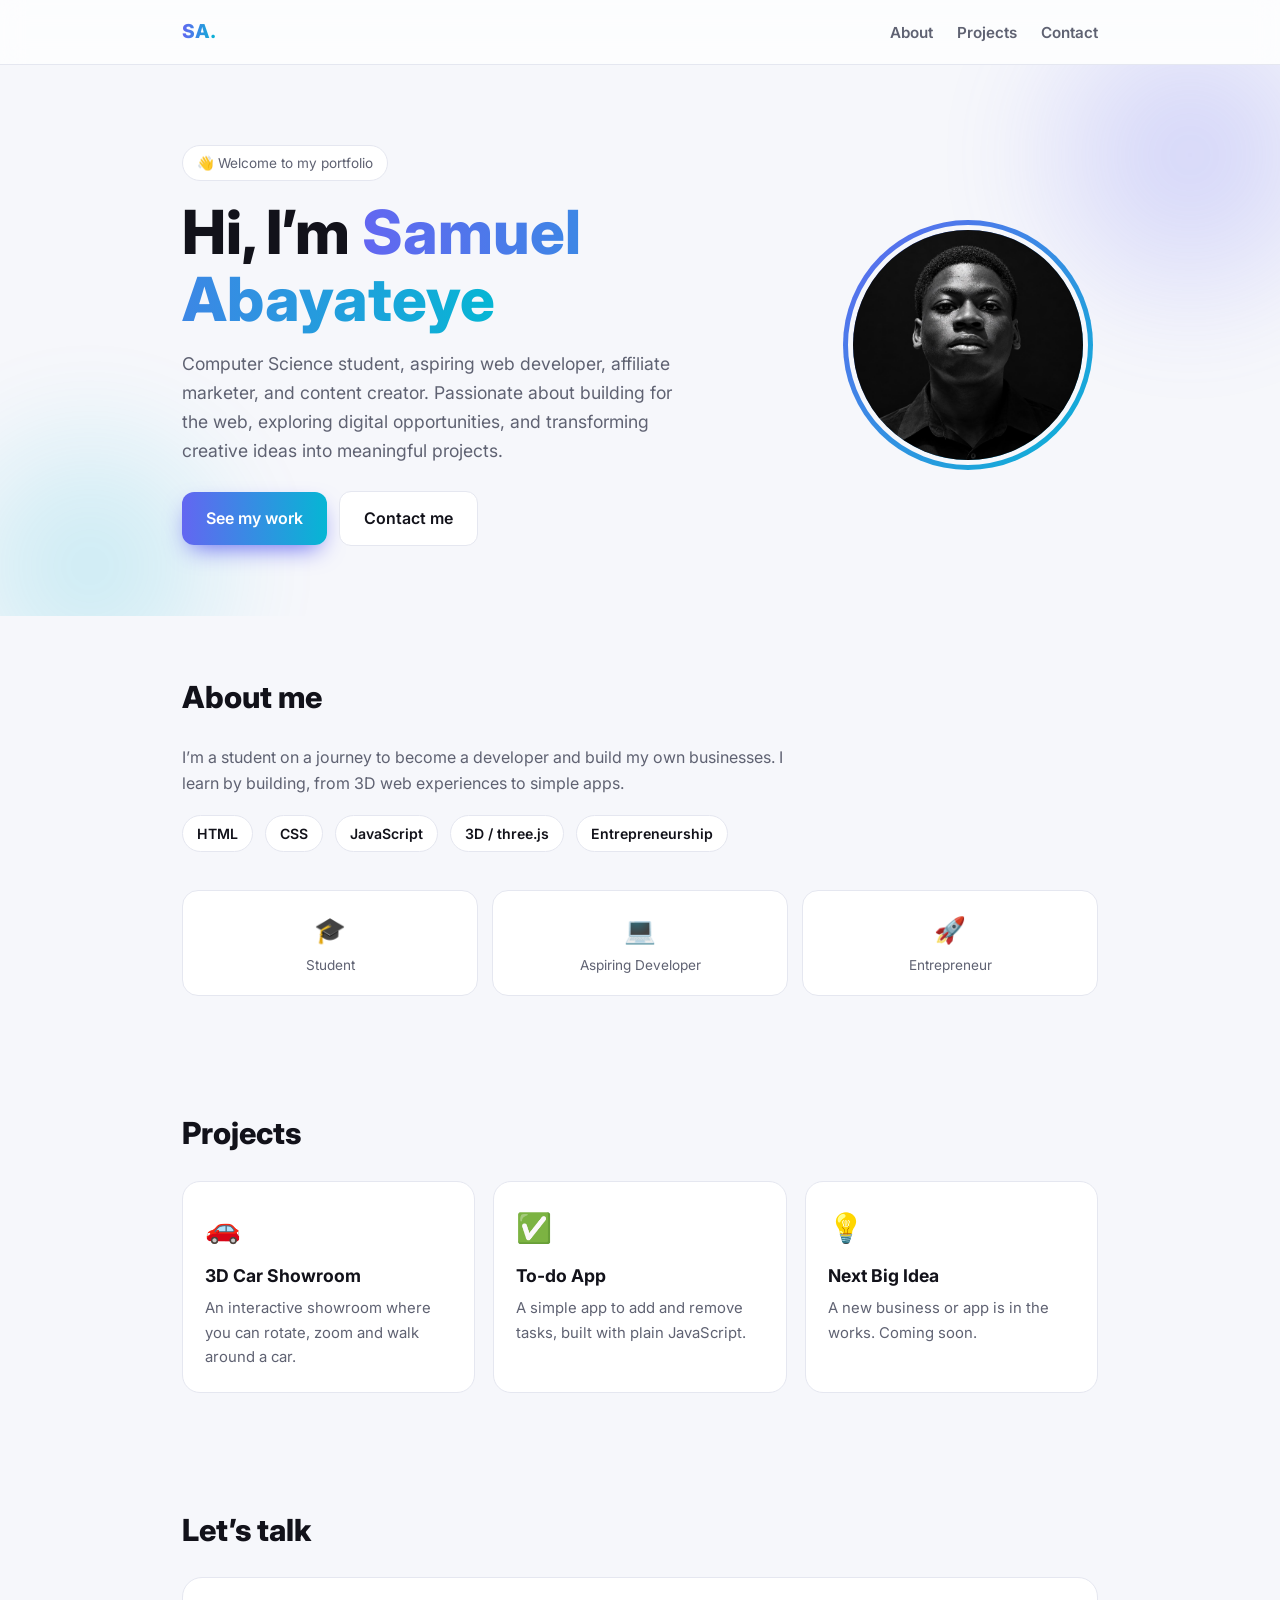
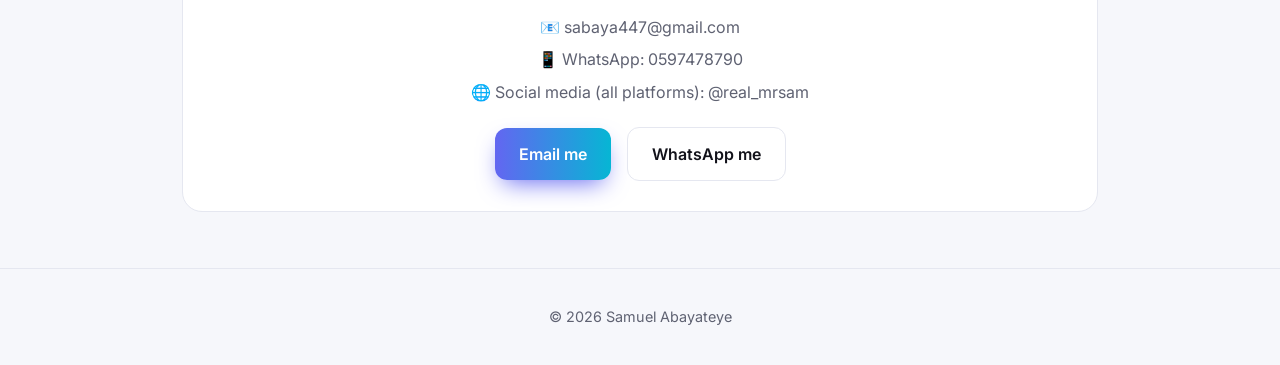
==== index.html @ 7a9cb777 "Update index.html" ====
<!DOCTYPE html>
<html lang="en">
<head>
<meta charset="utf-8">
<meta name="viewport" content="width=device-width, initial-scale=1">
<title>Samuel Abayateye (real_mrsam) – Student, Developer &amp; Entrepreneur</title>
<meta name="description" content="Samuel Abayateye (real_mrsam) is a student, aspiring developer and entrepreneur building web projects and businesses.">
<link rel="preconnect" href="https://fonts.googleapis.com">
<link rel="preconnect" href="https://fonts.gstatic.com" crossorigin>
<link href="https://fonts.googleapis.com/css2?family=Inter:wght@400;600;800&display=swap" rel="stylesheet">
<style>
:root{
  --bg:#f6f7fb; --card:#ffffff; --text:#12121a; --muted:#5f6272;
  --accent:#6366f1; --accent2:#06b6d4; --border:#e5e7f0;
  --glass:rgba(255,255,255,.7);
}
@media (prefers-color-scheme:dark){
  :root{
    --bg:#0b0b12; --card:#14141e; --text:#f3f4fa; --muted:#9a9db0;
    --accent:#818cf8; --accent2:#22d3ee; --border:#25263a;
    --glass:rgba(20,20,30,.7); color-scheme:dark;
  }
}
*{box-sizing:border-box}
html{scroll-behavior:smooth}
body{margin:0;background:var(--bg);color:var(--text);font-family:Inter,system-ui,-apple-system,"Segoe UI",sans-serif;line-height:1.65}
.wrap{max-width:960px;margin:auto;padding:0 22px}

/* Navigation */
nav{position:sticky;top:0;z-index:10;background:var(--glass);backdrop-filter:blur(12px);border-bottom:1px solid var(--border)}
nav .wrap{display:flex;justify-content:space-between;align-items:center;height:64px}
.logo{font-weight:800;font-size:1.2rem;background:linear-gradient(90deg,var(--accent),var(--accent2));-webkit-background-clip:text;background-clip:text;color:transparent}
nav a{color:var(--muted);text-decoration:none;margin-left:20px;font-size:.95rem;font-weight:600;transition:color .2s}
nav a:hover{color:var(--accent)}

/* Hero */
.hero{position:relative;overflow:hidden;padding:80px 0 70px}
.hero::before{content:"";position:absolute;top:-120px;right:-120px;width:420px;height:420px;border-radius:50%;
  background:radial-gradient(circle,var(--accent),transparent 70%);opacity:.25;filter:blur(40px)}
.hero::after{content:"";position:absolute;bottom:-140px;left:-100px;width:380px;height:380px;border-radius:50%;
  background:radial-gradient(circle,var(--accent2),transparent 70%);opacity:.2;filter:blur(40px)}
.hero .wrap{position:relative;z-index:1;display:flex;align-items:center;gap:48px;flex-wrap:wrap-reverse}
.hero-text{flex:1 1 320px}
.badge{display:inline-block;padding:6px 14px;border:1px solid var(--border);background:var(--card);border-radius:30px;font-size:.85rem;color:var(--muted);margin-bottom:18px}
.hero h1{font-size:clamp(2.2rem,7vw,3.8rem);line-height:1.1;margin:0 0 16px;font-weight:800}
.grad{background:linear-gradient(90deg,var(--accent),var(--accent2));-webkit-background-clip:text;background-clip:text;color:transparent}
.hero p{color:var(--muted);font-size:1.1rem;max-width:520px;margin:0 0 26px}
.btn{display:inline-block;padding:13px 24px;border-radius:12px;text-decoration:none;font-weight:600;transition:transform .2s,box-shadow .2s}
.btn:hover{transform:translateY(-3px)}
.btn-main{background:linear-gradient(90deg,var(--accent),var(--accent2));color:#fff;box-shadow:0 10px 25px -8px var(--accent)}
.btn-ghost{border:1px solid var(--border);color:var(--text);background:var(--card);margin-left:8px}

/* Photo */
.photo-wrap{flex:0 1 260px;display:flex;justify-content:center}
.photo-ring{padding:5px;border-radius:50%;background:linear-gradient(135deg,var(--accent),var(--accent2));animation:float 5s ease-in-out infinite}
.photo{width:240px;height:240px;border-radius:50%;object-fit:cover;display:block;border:5px solid var(--bg);background:var(--card)}
.initials{width:240px;height:240px;border-radius:50%;border:5px solid var(--bg);background:var(--card);display:none;align-items:center;justify-content:center;font-size:3.5rem;font-weight:800}
@keyframes float{0%,100%{transform:translateY(0)}50%{transform:translateY(-10px)}}

/* Sections */
section{padding:56px 0}
h2{font-size:1.9rem;margin:0 0 22px;font-weight:800}
.lead{color:var(--muted);max-width:640px}
.tags{margin-top:18px}
.tag{display:inline-block;background:var(--card);border:1px solid var(--border);border-radius:30px;padding:6px 14px;margin:0 8px 10px 0;font-size:.88rem;font-weight:600}

.stats{display:grid;grid-template-columns:repeat(auto-fit,minmax(150px,1fr));gap:14px;margin-top:28px}
.stat{background:var(--card);border:1px solid var(--border);border-radius:16px;padding:18px;text-align:center}
.stat b{display:block;font-size:1.6rem}
.stat span{color:var(--muted);font-size:.85rem}

.grid{display:grid;grid-template-columns:repeat(auto-fit,minmax(250px,1fr));gap:18px}
.card{background:var(--card);border:1px solid var(--border);border-radius:18px;padding:22px;transition:transform .25s,box-shadow .25s,border-color .25s}
.card:hover{transform:translateY(-6px);border-color:var(--accent);box-shadow:0 18px 40px -20px var(--accent)}
.card .icon{font-size:1.8rem;margin-bottom:10px}
.card h3{margin:0 0 6px;font-size:1.1rem}
.card p{margin:0;color:var(--muted);font-size:.93rem}

.contact-box{background:var(--card);border:1px solid var(--border);border-radius:20px;padding:30px;text-align:center}
.contact-box p{color:var(--muted);margin:6px 0}
.contact-box .btn{margin:16px 6px 0}

footer{text-align:center;color:var(--muted);padding:36px 0;font-size:.9rem;border-top:1px solid var(--border)}

/* Scroll animation */
.reveal{opacity:0;transform:translateY(24px);transition:opacity .7s,transform .7s}
.reveal.show{opacity:1;transform:none}
</style>
</head>
<body>

<nav>
  <div class="wrap">
    <span class="logo">SA.</span>
    <div>
      <a href="#about">About</a>
      <a href="#projects">Projects</a>
      <a href="#contact">Contact</a>
    </div>
  </div>
</nav>

<header class="hero">
  <div class="wrap">
    <div class="hero-text">
      <span class="badge">👋 Welcome to my portfolio</span>
      <h1>Hi, I’m <span class="grad">Samuel Abayateye</span></h1>
      <p>Computer Science student, aspiring web developer, affiliate marketer, and content creator. Passionate about building for the web, exploring digital opportunities, and transforming creative ideas into meaningful projects.</p>
      <a class="btn btn-main" href="#projects">See my work</a>
      <a class="btn btn-ghost" href="#contact">Contact me</a>
    </div>
    <div class="photo-wrap">
      <div class="photo-ring">
        <img id="myPhoto" class="photo" src="photo.jpeg" alt="Samuel Abayateye">
        <div id="initials" class="initials">SA</div>
      </div>
    </div>
  </div>
</header>

<main class="wrap">

  <section id="about" class="reveal">
    <h2>About me</h2>
    <p class="lead">I’m a student on a journey to become a developer and build my own businesses. I learn by building, from 3D web experiences to simple apps.</p>
    <div class="tags">
      <span class="tag">HTML</span>
      <span class="tag">CSS</span>
      <span class="tag">JavaScript</span>
      <span class="tag">3D / three.js</span>
      <span class="tag">Entrepreneurship</span>
    </div>
    <div class="stats">
      <div class="stat"><b>🎓</b><span>Student</span></div>
      <div class="stat"><b>💻</b><span>Aspiring Developer</span></div>
      <div class="stat"><b>🚀</b><span>Entrepreneur</span></div>
    </div>
  </section>

  <section id="projects" class="reveal">
    <h2>Projects</h2>
    <div class="grid">
      <div class="card"><div class="icon">🚗</div><h3>3D Car Showroom</h3><p>An interactive showroom where you can rotate, zoom and walk around a car.</p></div>
      <div class="card"><div class="icon">✅</div><h3>To-do App</h3><p>A simple app to add and remove tasks, built with plain JavaScript.</p></div>
      <div class="card"><div class="icon">💡</div><h3>Next Big Idea</h3><p>A new business or app is in the works. Coming soon.</p></div>
    </div>
  </section>

  <section id="contact" class="reveal">
    <h2>Let’s talk</h2>
    <div class="contact-box">
      <p>📧 sabaya447@gmail.com</p>
      <p>📱 WhatsApp: 0597478790</p>
      <p>🌐 Social media (all platforms): @real_mrsam</p>
      <a class="btn btn-main" href="mailto:sabaya447@gmail.com">Email me</a>
      <a class="btn btn-ghost" href="https://wa.me/233597478790">WhatsApp me</a>
    </div>
  </section>

</main>

<footer>© 2026 Samuel Abayateye</footer>

<script>
// Photo loader: tries photo.jpeg, then photo.jpg, then photo.png, then shows initials
const photo = document.getElementById('myPhoto');
const initials = document.getElementById('initials');
const options = ['photo.jpeg', 'photo.jpg', 'photo.png'];
let tryIndex = 0;
photo.onerror = function () {
  tryIndex++;
  if (tryIndex < options.length) {
    photo.src = options[tryIndex];
  } else {
    photo.style.display = 'none';
    initials.style.display = 'flex';
  }
};

// Fade sections in as you scroll
const items = document.querySelectorAll('.reveal');
const io = new IntersectionObserver(entries => {
  entries.forEach(e => { if (e.isIntersecting) e.target.classList.add('show'); });
}, { threshold: 0.15 });
items.forEach(el => io.observe(el));
</script>
</body>
</html>
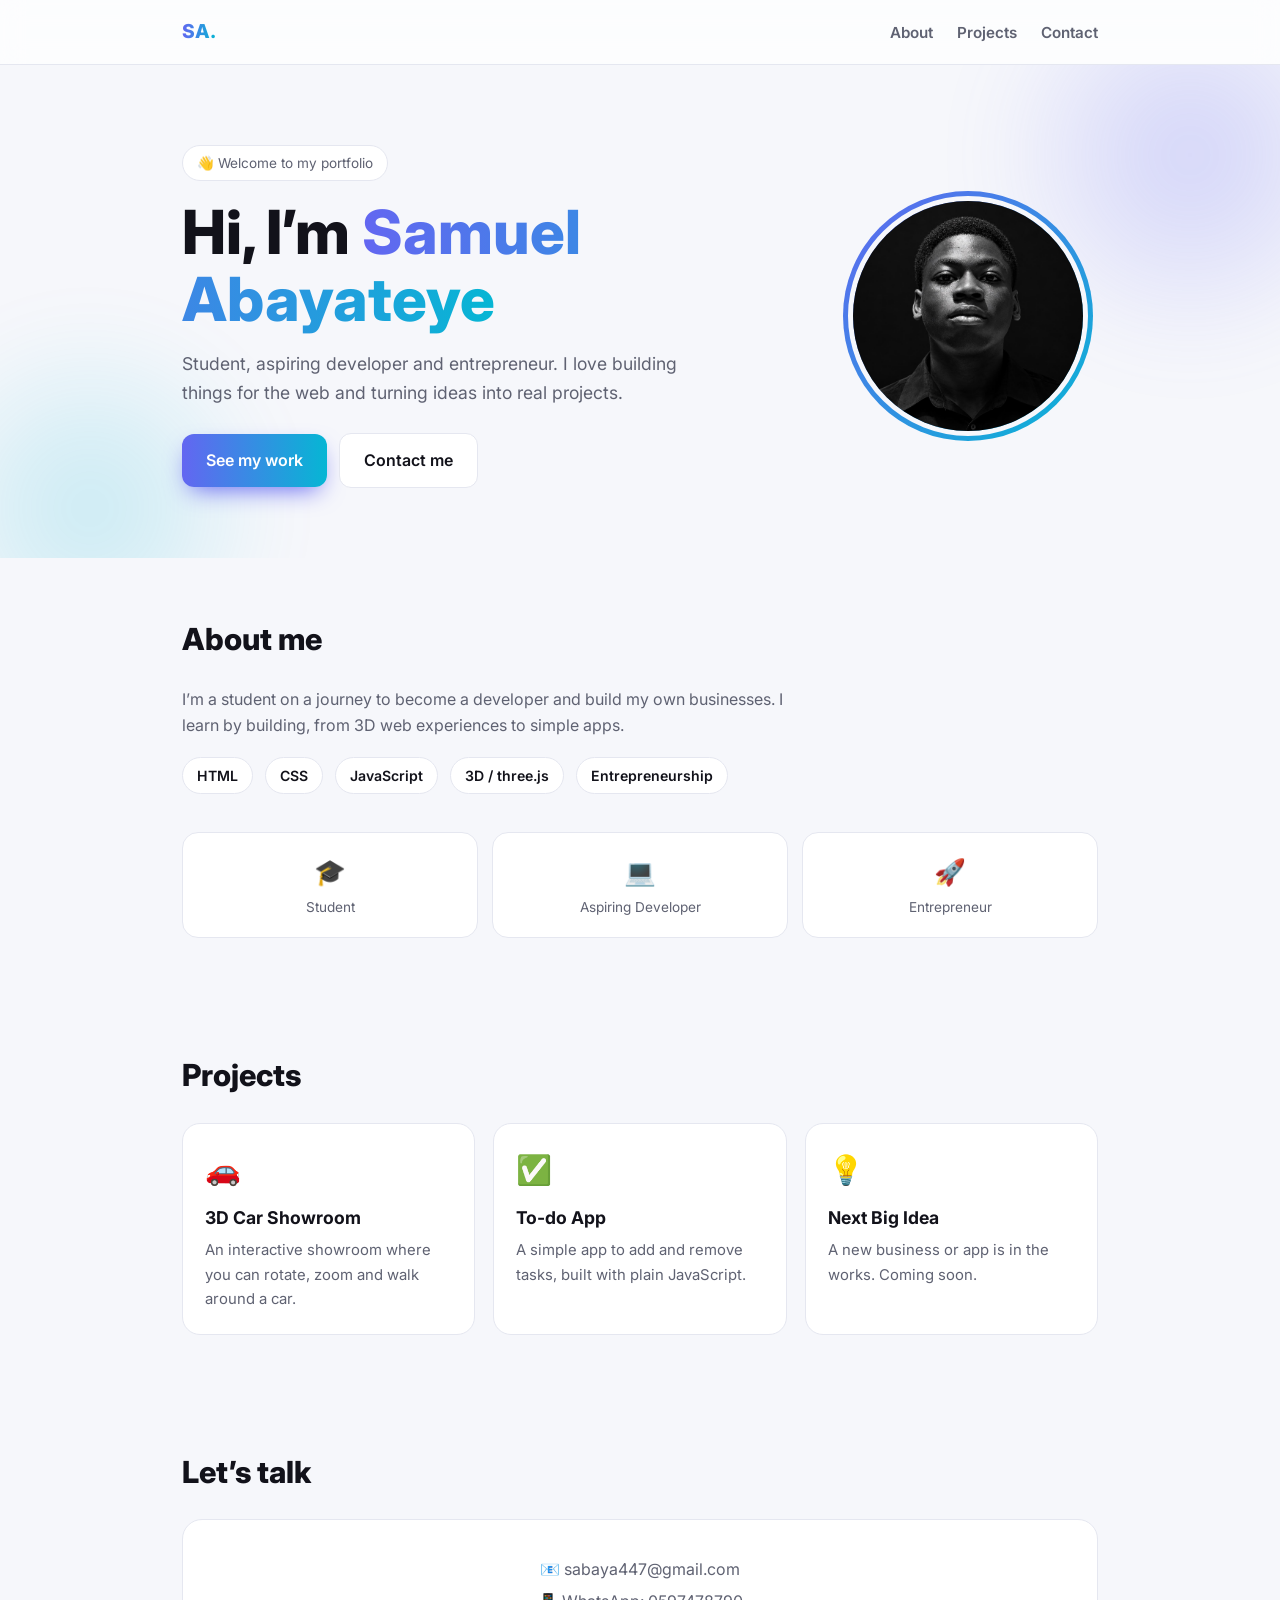
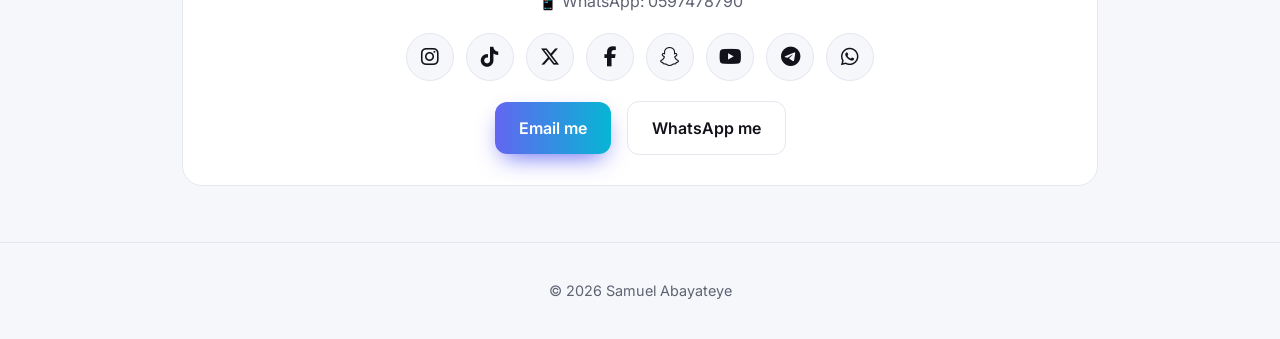
==== commit 08d0bab6: "Update index.html" ====
--- a/index.html
+++ b/index.html
@@ -8,6 +8,7 @@
 <link rel="preconnect" href="https://fonts.googleapis.com">
 <link rel="preconnect" href="https://fonts.gstatic.com" crossorigin>
 <link href="https://fonts.googleapis.com/css2?family=Inter:wght@400;600;800&display=swap" rel="stylesheet">
+<link rel="stylesheet" href="https://cdnjs.cloudflare.com/ajax/libs/font-awesome/6.5.1/css/all.min.css">
 <style>
 :root{
   --bg:#f6f7fb; --card:#ffffff; --text:#12121a; --muted:#5f6272;
@@ -82,6 +83,11 @@
 
 footer{text-align:center;color:var(--muted);padding:36px 0;font-size:.9rem;border-top:1px solid var(--border)}
 
+/* Social icons */
+.socials{display:flex;justify-content:center;flex-wrap:wrap;gap:12px;margin:18px 0 4px}
+.socials a{width:48px;height:48px;border-radius:50%;display:flex;align-items:center;justify-content:center;background:var(--bg);border:1px solid var(--border);color:var(--text);font-size:1.25rem;text-decoration:none;transition:transform .2s,background .2s,color .2s}
+.socials a:hover{transform:translateY(-4px);background:var(--accent);color:#fff;border-color:var(--accent)}
+
 /* Scroll animation */
 .reveal{opacity:0;transform:translateY(24px);transition:opacity .7s,transform .7s}
 .reveal.show{opacity:1;transform:none}
@@ -105,7 +111,7 @@
     <div class="hero-text">
       <span class="badge">👋 Welcome to my portfolio</span>
       <h1>Hi, I’m <span class="grad">Samuel Abayateye</span></h1>
-      <p>Computer Science student, aspiring web developer, affiliate marketer, and content creator. Passionate about building for the web, exploring digital opportunities, and transforming creative ideas into meaningful projects.</p>
+      <p>Student, aspiring developer and entrepreneur. I love building things for the web and turning ideas into real projects.</p>
       <a class="btn btn-main" href="#projects">See my work</a>
       <a class="btn btn-ghost" href="#contact">Contact me</a>
     </div>
@@ -151,9 +157,20 @@
     <div class="contact-box">
       <p>📧 sabaya447@gmail.com</p>
       <p>📱 WhatsApp: 0597478790</p>
-      <p>🌐 Social media (all platforms): @real_mrsam</p>
+
+      <div class="socials">
+        <a href="https://www.instagram.com/real_mrsam" target="_blank" rel="noopener" aria-label="Instagram"><i class="fa-brands fa-instagram"></i></a>
+        <a href="https://www.tiktok.com/@real_mrsam" target="_blank" rel="noopener" aria-label="TikTok"><i class="fa-brands fa-tiktok"></i></a>
+        <a href="https://x.com/real_mrsam" target="_blank" rel="noopener" aria-label="X"><i class="fa-brands fa-x-twitter"></i></a>
+        <a href="https://www.facebook.com/real_mrsam" target="_blank" rel="noopener" aria-label="Facebook"><i class="fa-brands fa-facebook-f"></i></a>
+        <a href="https://www.snapchat.com/add/real_mrsam26" target="_blank" rel="noopener" aria-label="Snapchat"><i class="fa-brands fa-snapchat"></i></a>
+        <a href="https://www.youtube.com/@real_mrsam" target="_blank" rel="noopener" aria-label="YouTube"><i class="fa-brands fa-youtube"></i></a>
+        <a href="https://t.me/real_mrsam" target="_blank" rel="noopener" aria-label="Telegram"><i class="fa-brands fa-telegram"></i></a>
+        <a href="https://wa.me/233597478790?text=Hello%20Samuel%2C%20I%20saw%20your%20portfolio%20and%20I%27d%20like%20to%20talk." target="_blank" rel="noopener" aria-label="WhatsApp"><i class="fa-brands fa-whatsapp"></i></a>
+      </div>
+
       <a class="btn btn-main" href="mailto:sabaya447@gmail.com">Email me</a>
-      <a class="btn btn-ghost" href="https://wa.me/233597478790">WhatsApp me</a>
+      <a class="btn btn-ghost" href="https://wa.me/233597478790?text=Hello%20Samuel%2C%20I%20saw%20your%20portfolio%20and%20I%27d%20like%20to%20talk.">WhatsApp me</a>
     </div>
   </section>
 
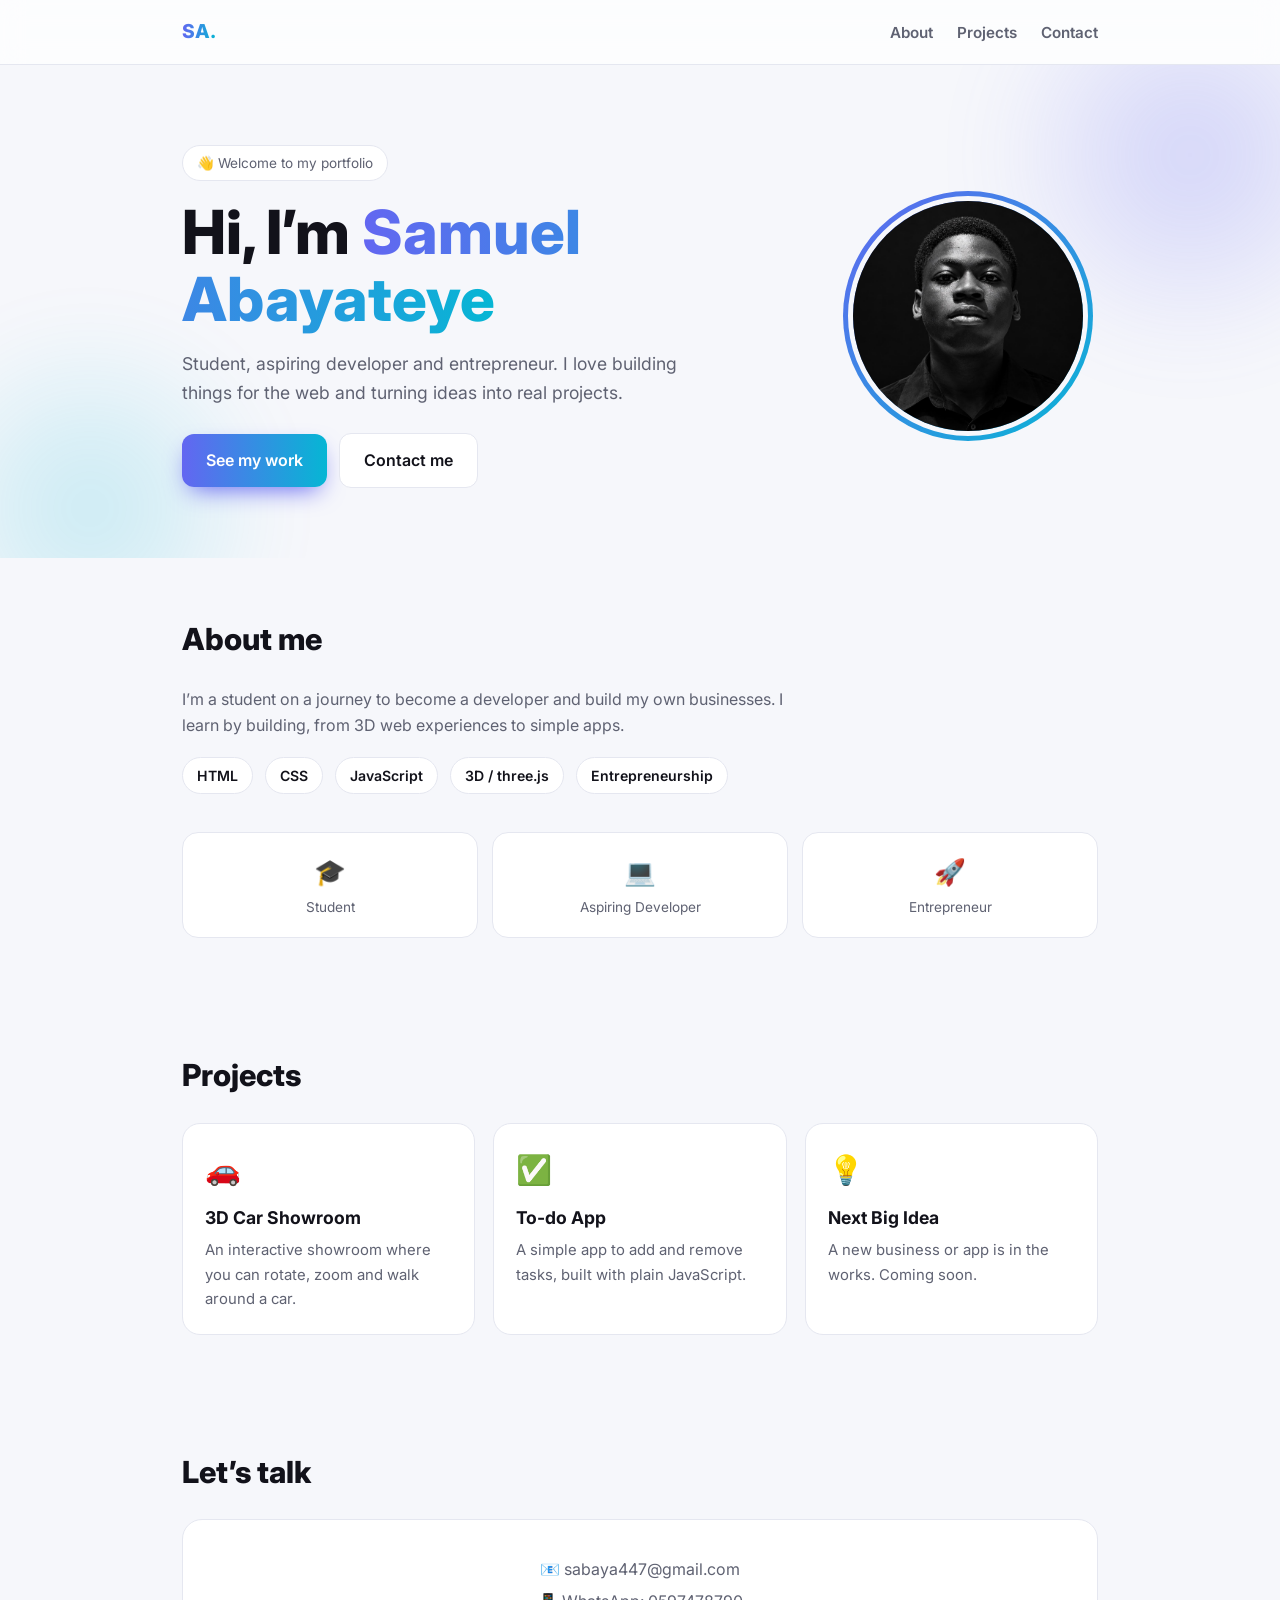
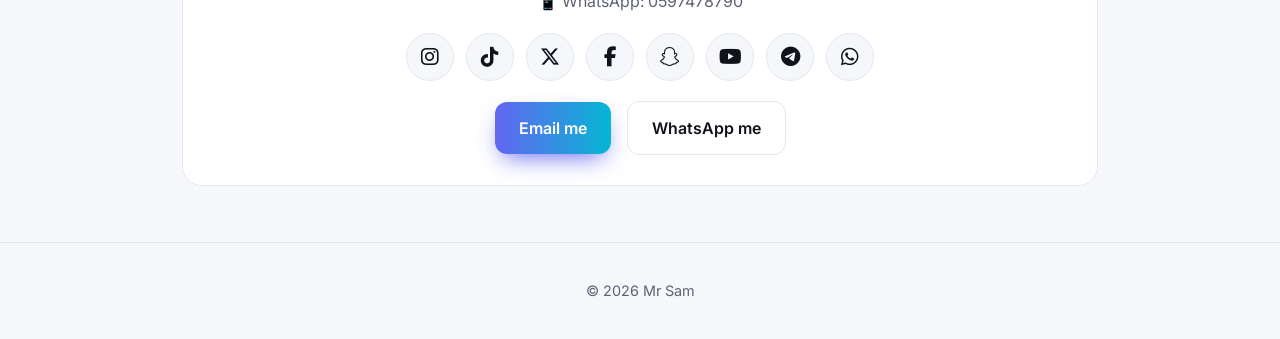
==== commit e83878e7: "Update index.html" ====
--- a/index.html
+++ b/index.html
@@ -176,7 +176,7 @@
 
 </main>
 
-<footer>© 2026 Samuel Abayateye</footer>
+<footer>© 2026 Mr Sam</footer>
 
 <script>
 // Photo loader: tries photo.jpeg, then photo.jpg, then photo.png, then shows initials
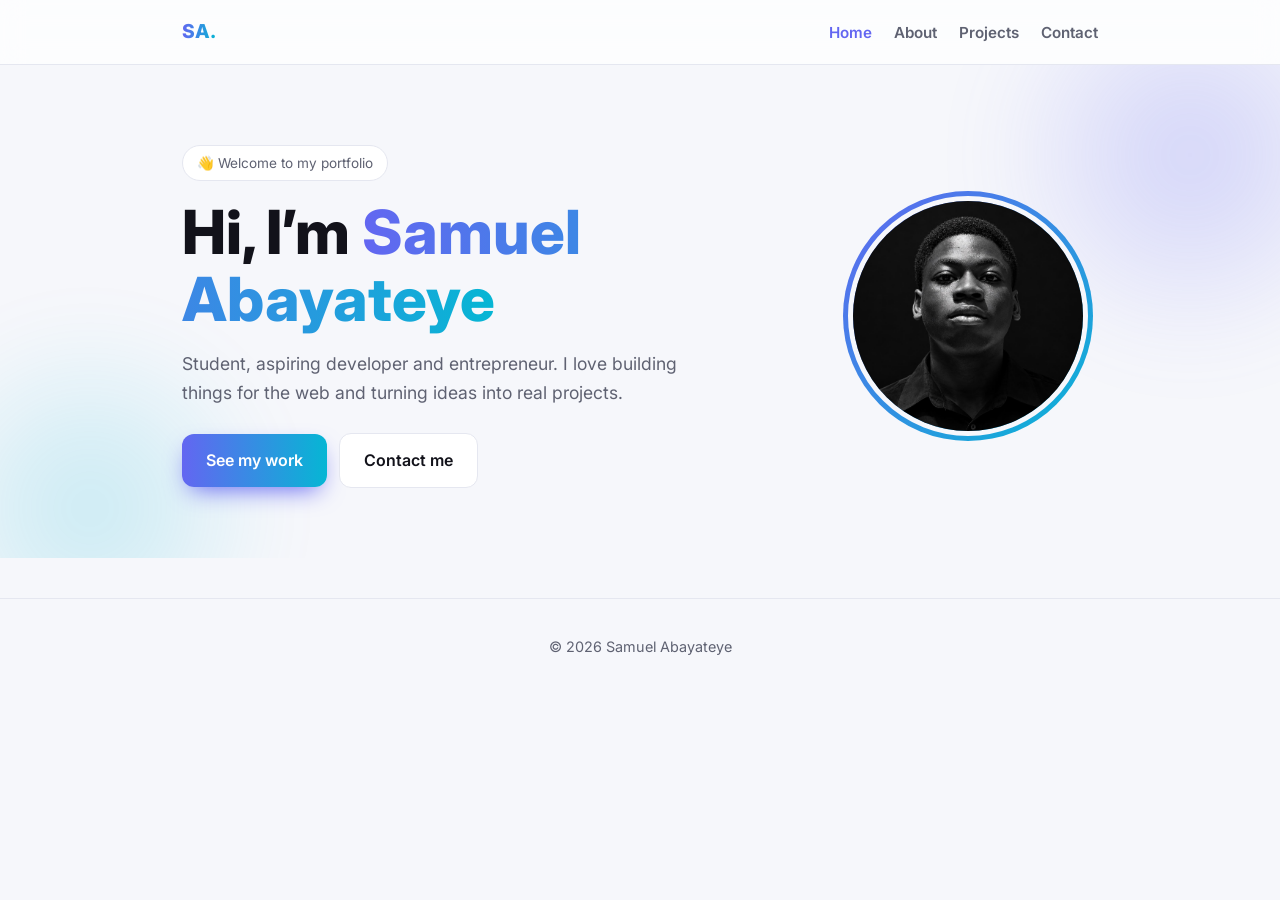
==== commit f2354a61: "Update index.html" ====
--- a/index.html
+++ b/index.html
@@ -5,106 +5,20 @@
 <meta name="viewport" content="width=device-width, initial-scale=1">
 <title>Samuel Abayateye (real_mrsam) – Student, Developer &amp; Entrepreneur</title>
 <meta name="description" content="Samuel Abayateye (real_mrsam) is a student, aspiring developer and entrepreneur building web projects and businesses.">
-<link rel="preconnect" href="https://fonts.googleapis.com">
-<link rel="preconnect" href="https://fonts.gstatic.com" crossorigin>
 <link href="https://fonts.googleapis.com/css2?family=Inter:wght@400;600;800&display=swap" rel="stylesheet">
-<link rel="stylesheet" href="https://cdnjs.cloudflare.com/ajax/libs/font-awesome/6.5.1/css/all.min.css">
-<style>
-:root{
-  --bg:#f6f7fb; --card:#ffffff; --text:#12121a; --muted:#5f6272;
-  --accent:#6366f1; --accent2:#06b6d4; --border:#e5e7f0;
-  --glass:rgba(255,255,255,.7);
-}
-@media (prefers-color-scheme:dark){
-  :root{
-    --bg:#0b0b12; --card:#14141e; --text:#f3f4fa; --muted:#9a9db0;
-    --accent:#818cf8; --accent2:#22d3ee; --border:#25263a;
-    --glass:rgba(20,20,30,.7); color-scheme:dark;
-  }
-}
-*{box-sizing:border-box}
-html{scroll-behavior:smooth}
-body{margin:0;background:var(--bg);color:var(--text);font-family:Inter,system-ui,-apple-system,"Segoe UI",sans-serif;line-height:1.65}
-.wrap{max-width:960px;margin:auto;padding:0 22px}
-
-/* Navigation */
-nav{position:sticky;top:0;z-index:10;background:var(--glass);backdrop-filter:blur(12px);border-bottom:1px solid var(--border)}
-nav .wrap{display:flex;justify-content:space-between;align-items:center;height:64px}
-.logo{font-weight:800;font-size:1.2rem;background:linear-gradient(90deg,var(--accent),var(--accent2));-webkit-background-clip:text;background-clip:text;color:transparent}
-nav a{color:var(--muted);text-decoration:none;margin-left:20px;font-size:.95rem;font-weight:600;transition:color .2s}
-nav a:hover{color:var(--accent)}
-
-/* Hero */
-.hero{position:relative;overflow:hidden;padding:80px 0 70px}
-.hero::before{content:"";position:absolute;top:-120px;right:-120px;width:420px;height:420px;border-radius:50%;
-  background:radial-gradient(circle,var(--accent),transparent 70%);opacity:.25;filter:blur(40px)}
-.hero::after{content:"";position:absolute;bottom:-140px;left:-100px;width:380px;height:380px;border-radius:50%;
-  background:radial-gradient(circle,var(--accent2),transparent 70%);opacity:.2;filter:blur(40px)}
-.hero .wrap{position:relative;z-index:1;display:flex;align-items:center;gap:48px;flex-wrap:wrap-reverse}
-.hero-text{flex:1 1 320px}
-.badge{display:inline-block;padding:6px 14px;border:1px solid var(--border);background:var(--card);border-radius:30px;font-size:.85rem;color:var(--muted);margin-bottom:18px}
-.hero h1{font-size:clamp(2.2rem,7vw,3.8rem);line-height:1.1;margin:0 0 16px;font-weight:800}
-.grad{background:linear-gradient(90deg,var(--accent),var(--accent2));-webkit-background-clip:text;background-clip:text;color:transparent}
-.hero p{color:var(--muted);font-size:1.1rem;max-width:520px;margin:0 0 26px}
-.btn{display:inline-block;padding:13px 24px;border-radius:12px;text-decoration:none;font-weight:600;transition:transform .2s,box-shadow .2s}
-.btn:hover{transform:translateY(-3px)}
-.btn-main{background:linear-gradient(90deg,var(--accent),var(--accent2));color:#fff;box-shadow:0 10px 25px -8px var(--accent)}
-.btn-ghost{border:1px solid var(--border);color:var(--text);background:var(--card);margin-left:8px}
-
-/* Photo */
-.photo-wrap{flex:0 1 260px;display:flex;justify-content:center}
-.photo-ring{padding:5px;border-radius:50%;background:linear-gradient(135deg,var(--accent),var(--accent2));animation:float 5s ease-in-out infinite}
-.photo{width:240px;height:240px;border-radius:50%;object-fit:cover;display:block;border:5px solid var(--bg);background:var(--card)}
-.initials{width:240px;height:240px;border-radius:50%;border:5px solid var(--bg);background:var(--card);display:none;align-items:center;justify-content:center;font-size:3.5rem;font-weight:800}
-@keyframes float{0%,100%{transform:translateY(0)}50%{transform:translateY(-10px)}}
-
-/* Sections */
-section{padding:56px 0}
-h2{font-size:1.9rem;margin:0 0 22px;font-weight:800}
-.lead{color:var(--muted);max-width:640px}
-.tags{margin-top:18px}
-.tag{display:inline-block;background:var(--card);border:1px solid var(--border);border-radius:30px;padding:6px 14px;margin:0 8px 10px 0;font-size:.88rem;font-weight:600}
-
-.stats{display:grid;grid-template-columns:repeat(auto-fit,minmax(150px,1fr));gap:14px;margin-top:28px}
-.stat{background:var(--card);border:1px solid var(--border);border-radius:16px;padding:18px;text-align:center}
-.stat b{display:block;font-size:1.6rem}
-.stat span{color:var(--muted);font-size:.85rem}
-
-.grid{display:grid;grid-template-columns:repeat(auto-fit,minmax(250px,1fr));gap:18px}
-.card{background:var(--card);border:1px solid var(--border);border-radius:18px;padding:22px;transition:transform .25s,box-shadow .25s,border-color .25s}
-.card:hover{transform:translateY(-6px);border-color:var(--accent);box-shadow:0 18px 40px -20px var(--accent)}
-.card .icon{font-size:1.8rem;margin-bottom:10px}
-.card h3{margin:0 0 6px;font-size:1.1rem}
-.card p{margin:0;color:var(--muted);font-size:.93rem}
-
-.contact-box{background:var(--card);border:1px solid var(--border);border-radius:20px;padding:30px;text-align:center}
-.contact-box p{color:var(--muted);margin:6px 0}
-.contact-box .btn{margin:16px 6px 0}
-
-footer{text-align:center;color:var(--muted);padding:36px 0;font-size:.9rem;border-top:1px solid var(--border)}
-
-/* Social icons */
-.socials{display:flex;justify-content:center;flex-wrap:wrap;gap:12px;margin:18px 0 4px}
-.socials a{width:48px;height:48px;border-radius:50%;display:flex;align-items:center;justify-content:center;background:var(--bg);border:1px solid var(--border);color:var(--text);font-size:1.25rem;text-decoration:none;transition:transform .2s,background .2s,color .2s}
-.socials a:hover{transform:translateY(-4px);background:var(--accent);color:#fff;border-color:var(--accent)}
-
-/* Scroll animation */
-.reveal{opacity:0;transform:translateY(24px);transition:opacity .7s,transform .7s}
-.reveal.show{opacity:1;transform:none}
-</style>
+<link rel="stylesheet" href="style.css">
 </head>
 <body>
 
-<nav>
-  <div class="wrap">
-    <span class="logo">SA.</span>
-    <div>
-      <a href="#about">About</a>
-      <a href="#projects">Projects</a>
-      <a href="#contact">Contact</a>
-    </div>
+<nav><div class="wrap">
+  <a class="logo" href="index.html">SA.</a>
+  <div>
+    <a class="link active" href="index.html">Home</a>
+    <a class="link" href="about.html">About</a>
+    <a class="link" href="projects.html">Projects</a>
+    <a class="link" href="contact.html">Contact</a>
   </div>
-</nav>
+</div></nav>
 
 <header class="hero">
   <div class="wrap">
@@ -112,8 +26,8 @@
       <span class="badge">👋 Welcome to my portfolio</span>
       <h1>Hi, I’m <span class="grad">Samuel Abayateye</span></h1>
       <p>Student, aspiring developer and entrepreneur. I love building things for the web and turning ideas into real projects.</p>
-      <a class="btn btn-main" href="#projects">See my work</a>
-      <a class="btn btn-ghost" href="#contact">Contact me</a>
+      <a class="btn btn-main" href="projects.html">See my work</a>
+      <a class="btn btn-ghost" href="contact.html">Contact me</a>
     </div>
     <div class="photo-wrap">
       <div class="photo-ring">
@@ -124,82 +38,7 @@
   </div>
 </header>
 
-<main class="wrap">
-
-  <section id="about" class="reveal">
-    <h2>About me</h2>
-    <p class="lead">I’m a student on a journey to become a developer and build my own businesses. I learn by building, from 3D web experiences to simple apps.</p>
-    <div class="tags">
-      <span class="tag">HTML</span>
-      <span class="tag">CSS</span>
-      <span class="tag">JavaScript</span>
-      <span class="tag">3D / three.js</span>
-      <span class="tag">Entrepreneurship</span>
-    </div>
-    <div class="stats">
-      <div class="stat"><b>🎓</b><span>Student</span></div>
-      <div class="stat"><b>💻</b><span>Aspiring Developer</span></div>
-      <div class="stat"><b>🚀</b><span>Entrepreneur</span></div>
-    </div>
-  </section>
-
-  <section id="projects" class="reveal">
-    <h2>Projects</h2>
-    <div class="grid">
-      <div class="card"><div class="icon">🚗</div><h3>3D Car Showroom</h3><p>An interactive showroom where you can rotate, zoom and walk around a car.</p></div>
-      <div class="card"><div class="icon">✅</div><h3>To-do App</h3><p>A simple app to add and remove tasks, built with plain JavaScript.</p></div>
-      <div class="card"><div class="icon">💡</div><h3>Next Big Idea</h3><p>A new business or app is in the works. Coming soon.</p></div>
-    </div>
-  </section>
-
-  <section id="contact" class="reveal">
-    <h2>Let’s talk</h2>
-    <div class="contact-box">
-      <p>📧 sabaya447@gmail.com</p>
-      <p>📱 WhatsApp: 0597478790</p>
-
-      <div class="socials">
-        <a href="https://www.instagram.com/real_mrsam" target="_blank" rel="noopener" aria-label="Instagram"><i class="fa-brands fa-instagram"></i></a>
-        <a href="https://www.tiktok.com/@real_mrsam" target="_blank" rel="noopener" aria-label="TikTok"><i class="fa-brands fa-tiktok"></i></a>
-        <a href="https://x.com/real_mrsam" target="_blank" rel="noopener" aria-label="X"><i class="fa-brands fa-x-twitter"></i></a>
-        <a href="https://www.facebook.com/real_mrsam" target="_blank" rel="noopener" aria-label="Facebook"><i class="fa-brands fa-facebook-f"></i></a>
-        <a href="https://www.snapchat.com/add/real_mrsam26" target="_blank" rel="noopener" aria-label="Snapchat"><i class="fa-brands fa-snapchat"></i></a>
-        <a href="https://www.youtube.com/@real_mrsam" target="_blank" rel="noopener" aria-label="YouTube"><i class="fa-brands fa-youtube"></i></a>
-        <a href="https://t.me/real_mrsam" target="_blank" rel="noopener" aria-label="Telegram"><i class="fa-brands fa-telegram"></i></a>
-        <a href="https://wa.me/233597478790?text=Hello%20Samuel%2C%20I%20saw%20your%20portfolio%20and%20I%27d%20like%20to%20talk." target="_blank" rel="noopener" aria-label="WhatsApp"><i class="fa-brands fa-whatsapp"></i></a>
-      </div>
-
-      <a class="btn btn-main" href="mailto:sabaya447@gmail.com">Email me</a>
-      <a class="btn btn-ghost" href="https://wa.me/233597478790?text=Hello%20Samuel%2C%20I%20saw%20your%20portfolio%20and%20I%27d%20like%20to%20talk.">WhatsApp me</a>
-    </div>
-  </section>
-
-</main>
-
-<footer>© 2026 Mr Sam</footer>
-
-<script>
-// Photo loader: tries photo.jpeg, then photo.jpg, then photo.png, then shows initials
-const photo = document.getElementById('myPhoto');
-const initials = document.getElementById('initials');
-const options = ['photo.jpeg', 'photo.jpg', 'photo.png'];
-let tryIndex = 0;
-photo.onerror = function () {
-  tryIndex++;
-  if (tryIndex < options.length) {
-    photo.src = options[tryIndex];
-  } else {
-    photo.style.display = 'none';
-    initials.style.display = 'flex';
-  }
-};
-
-// Fade sections in as you scroll
-const items = document.querySelectorAll('.reveal');
-const io = new IntersectionObserver(entries => {
-  entries.forEach(e => { if (e.isIntersecting) e.target.classList.add('show'); });
-}, { threshold: 0.15 });
-items.forEach(el => io.observe(el));
-</script>
+<footer>© 2026 Samuel Abayateye</footer>
+<script src="script.js"></script>
 </body>
 </html>
--- a/style.css
+++ b/style.css
@@ -0,0 +1,82 @@
+:root{
+  --bg:#f6f7fb; --card:#ffffff; --text:#12121a; --muted:#5f6272;
+  --accent:#6366f1; --accent2:#06b6d4; --border:#e5e7f0;
+  --glass:rgba(255,255,255,.7);
+}
+@media (prefers-color-scheme:dark){
+  :root{
+    --bg:#0b0b12; --card:#14141e; --text:#f3f4fa; --muted:#9a9db0;
+    --accent:#818cf8; --accent2:#22d3ee; --border:#25263a;
+    --glass:rgba(20,20,30,.7); color-scheme:dark;
+  }
+}
+*{box-sizing:border-box}
+html{scroll-behavior:smooth}
+body{margin:0;background:var(--bg);color:var(--text);font-family:Inter,system-ui,-apple-system,"Segoe UI",sans-serif;line-height:1.65}
+.wrap{max-width:960px;margin:auto;padding:0 22px}
+
+/* Navigation */
+nav{position:sticky;top:0;z-index:10;background:var(--glass);backdrop-filter:blur(12px);border-bottom:1px solid var(--border)}
+nav .wrap{display:flex;justify-content:space-between;align-items:center;height:64px}
+.logo{font-weight:800;font-size:1.2rem;text-decoration:none;background:linear-gradient(90deg,var(--accent),var(--accent2));-webkit-background-clip:text;background-clip:text;color:transparent}
+nav a.link{color:var(--muted);text-decoration:none;margin-left:18px;font-size:.95rem;font-weight:600;transition:color .2s}
+nav a.link:hover,nav a.link.active{color:var(--accent)}
+@media(max-width:480px){nav a.link{margin-left:12px;font-size:.88rem}}
+
+/* Hero (home) */
+.hero{position:relative;overflow:hidden;padding:80px 0 70px}
+.hero::before{content:"";position:absolute;top:-120px;right:-120px;width:420px;height:420px;border-radius:50%;background:radial-gradient(circle,var(--accent),transparent 70%);opacity:.25;filter:blur(40px)}
+.hero::after{content:"";position:absolute;bottom:-140px;left:-100px;width:380px;height:380px;border-radius:50%;background:radial-gradient(circle,var(--accent2),transparent 70%);opacity:.2;filter:blur(40px)}
+.hero .wrap{position:relative;z-index:1;display:flex;align-items:center;gap:48px;flex-wrap:wrap-reverse}
+.hero-text{flex:1 1 320px}
+.badge{display:inline-block;padding:6px 14px;border:1px solid var(--border);background:var(--card);border-radius:30px;font-size:.85rem;color:var(--muted);margin-bottom:18px}
+.hero h1{font-size:clamp(2.2rem,7vw,3.8rem);line-height:1.1;margin:0 0 16px;font-weight:800}
+.grad{background:linear-gradient(90deg,var(--accent),var(--accent2));-webkit-background-clip:text;background-clip:text;color:transparent}
+.hero p{color:var(--muted);font-size:1.1rem;max-width:520px;margin:0 0 26px}
+
+/* Buttons */
+.btn{display:inline-block;padding:13px 24px;border-radius:12px;text-decoration:none;font-weight:600;transition:transform .2s,box-shadow .2s}
+.btn:hover{transform:translateY(-3px)}
+.btn-main{background:linear-gradient(90deg,var(--accent),var(--accent2));color:#fff;box-shadow:0 10px 25px -8px var(--accent)}
+.btn-ghost{border:1px solid var(--border);color:var(--text);background:var(--card);margin-left:8px}
+
+/* Photo */
+.photo-wrap{flex:0 1 260px;display:flex;justify-content:center}
+.photo-ring{padding:5px;border-radius:50%;background:linear-gradient(135deg,var(--accent),var(--accent2));animation:float 5s ease-in-out infinite}
+.photo{width:240px;height:240px;border-radius:50%;object-fit:cover;display:block;border:5px solid var(--bg);background:var(--card)}
+.initials{width:240px;height:240px;border-radius:50%;border:5px solid var(--bg);background:var(--card);display:none;align-items:center;justify-content:center;font-size:3.5rem;font-weight:800}
+@keyframes float{0%,100%{transform:translateY(0)}50%{transform:translateY(-10px)}}
+
+/* Inner pages */
+.page-head{padding:60px 0 10px}
+.page-head h1{font-size:clamp(2rem,6vw,3rem);margin:0 0 8px;font-weight:800}
+.page-head p{color:var(--muted);margin:0}
+section{padding:40px 0}
+h2{font-size:1.7rem;margin:0 0 20px;font-weight:800}
+.lead{color:var(--muted);max-width:640px}
+.tags{margin-top:18px}
+.tag{display:inline-block;background:var(--card);border:1px solid var(--border);border-radius:30px;padding:6px 14px;margin:0 8px 10px 0;font-size:.88rem;font-weight:600}
+.stats{display:grid;grid-template-columns:repeat(auto-fit,minmax(150px,1fr));gap:14px;margin-top:28px}
+.stat{background:var(--card);border:1px solid var(--border);border-radius:16px;padding:18px;text-align:center}
+.stat b{display:block;font-size:1.6rem}
+.stat span{color:var(--muted);font-size:.85rem}
+
+.grid{display:grid;grid-template-columns:repeat(auto-fit,minmax(250px,1fr));gap:18px}
+.card{background:var(--card);border:1px solid var(--border);border-radius:18px;padding:22px;transition:transform .25s,box-shadow .25s,border-color .25s}
+.card:hover{transform:translateY(-6px);border-color:var(--accent);box-shadow:0 18px 40px -20px var(--accent)}
+.card .icon{font-size:1.8rem;margin-bottom:10px}
+.card h3{margin:0 0 6px;font-size:1.1rem}
+.card p{margin:0;color:var(--muted);font-size:.93rem}
+
+/* Contact */
+.contact-box{background:var(--card);border:1px solid var(--border);border-radius:20px;padding:30px;text-align:center}
+.contact-box p{color:var(--muted);margin:6px 0}
+.contact-box .btn{margin:16px 6px 0}
+.socials{display:flex;justify-content:center;flex-wrap:wrap;gap:12px;margin:18px 0 4px}
+.socials a{width:48px;height:48px;border-radius:50%;display:flex;align-items:center;justify-content:center;background:var(--bg);border:1px solid var(--border);color:var(--text);font-size:1.25rem;text-decoration:none;transition:transform .2s,background .2s,color .2s}
+.socials a:hover{transform:translateY(-4px);background:var(--accent);color:#fff;border-color:var(--accent)}
+
+footer{text-align:center;color:var(--muted);padding:36px 0;font-size:.9rem;border-top:1px solid var(--border);margin-top:40px}
+
+.reveal{opacity:0;transform:translateY(24px);transition:opacity .7s,transform .7s}
+.reveal.show{opacity:1;transform:none}
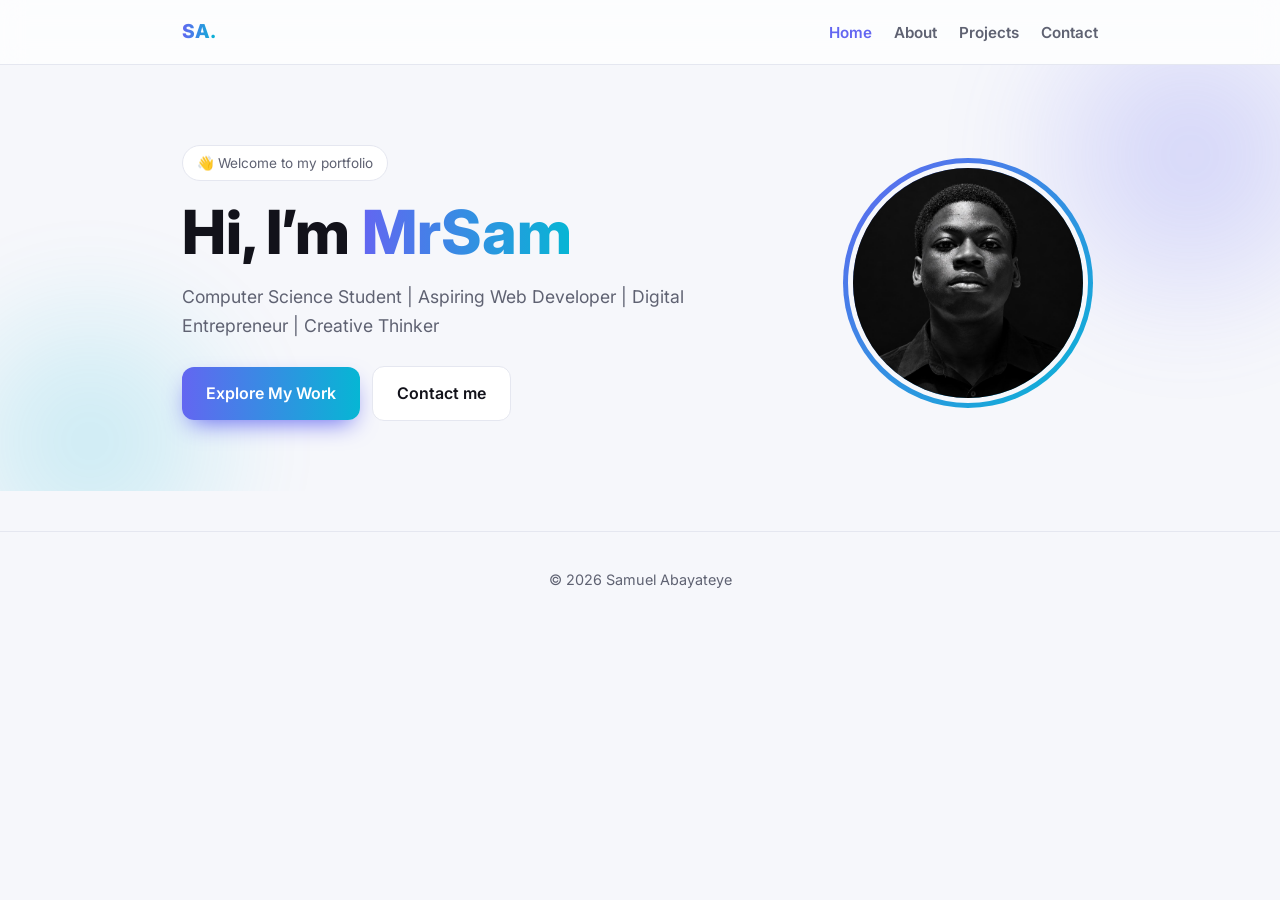
==== commit 3def0807: "Update index.html" ====
--- a/index.html
+++ b/index.html
@@ -24,9 +24,9 @@
   <div class="wrap">
     <div class="hero-text">
       <span class="badge">👋 Welcome to my portfolio</span>
-      <h1>Hi, I’m <span class="grad">Samuel Abayateye</span></h1>
-      <p>Student, aspiring developer and entrepreneur. I love building things for the web and turning ideas into real projects.</p>
-      <a class="btn btn-main" href="projects.html">See my work</a>
+      <h1>Hi, I’m <span class="grad">MrSam</span></h1>
+      <p>Computer Science Student | Aspiring Web Developer | Digital Entrepreneur | Creative Thinker</p>
+      <a class="btn btn-main" href="projects.html">Explore My Work</a>
       <a class="btn btn-ghost" href="contact.html">Contact me</a>
     </div>
     <div class="photo-wrap">
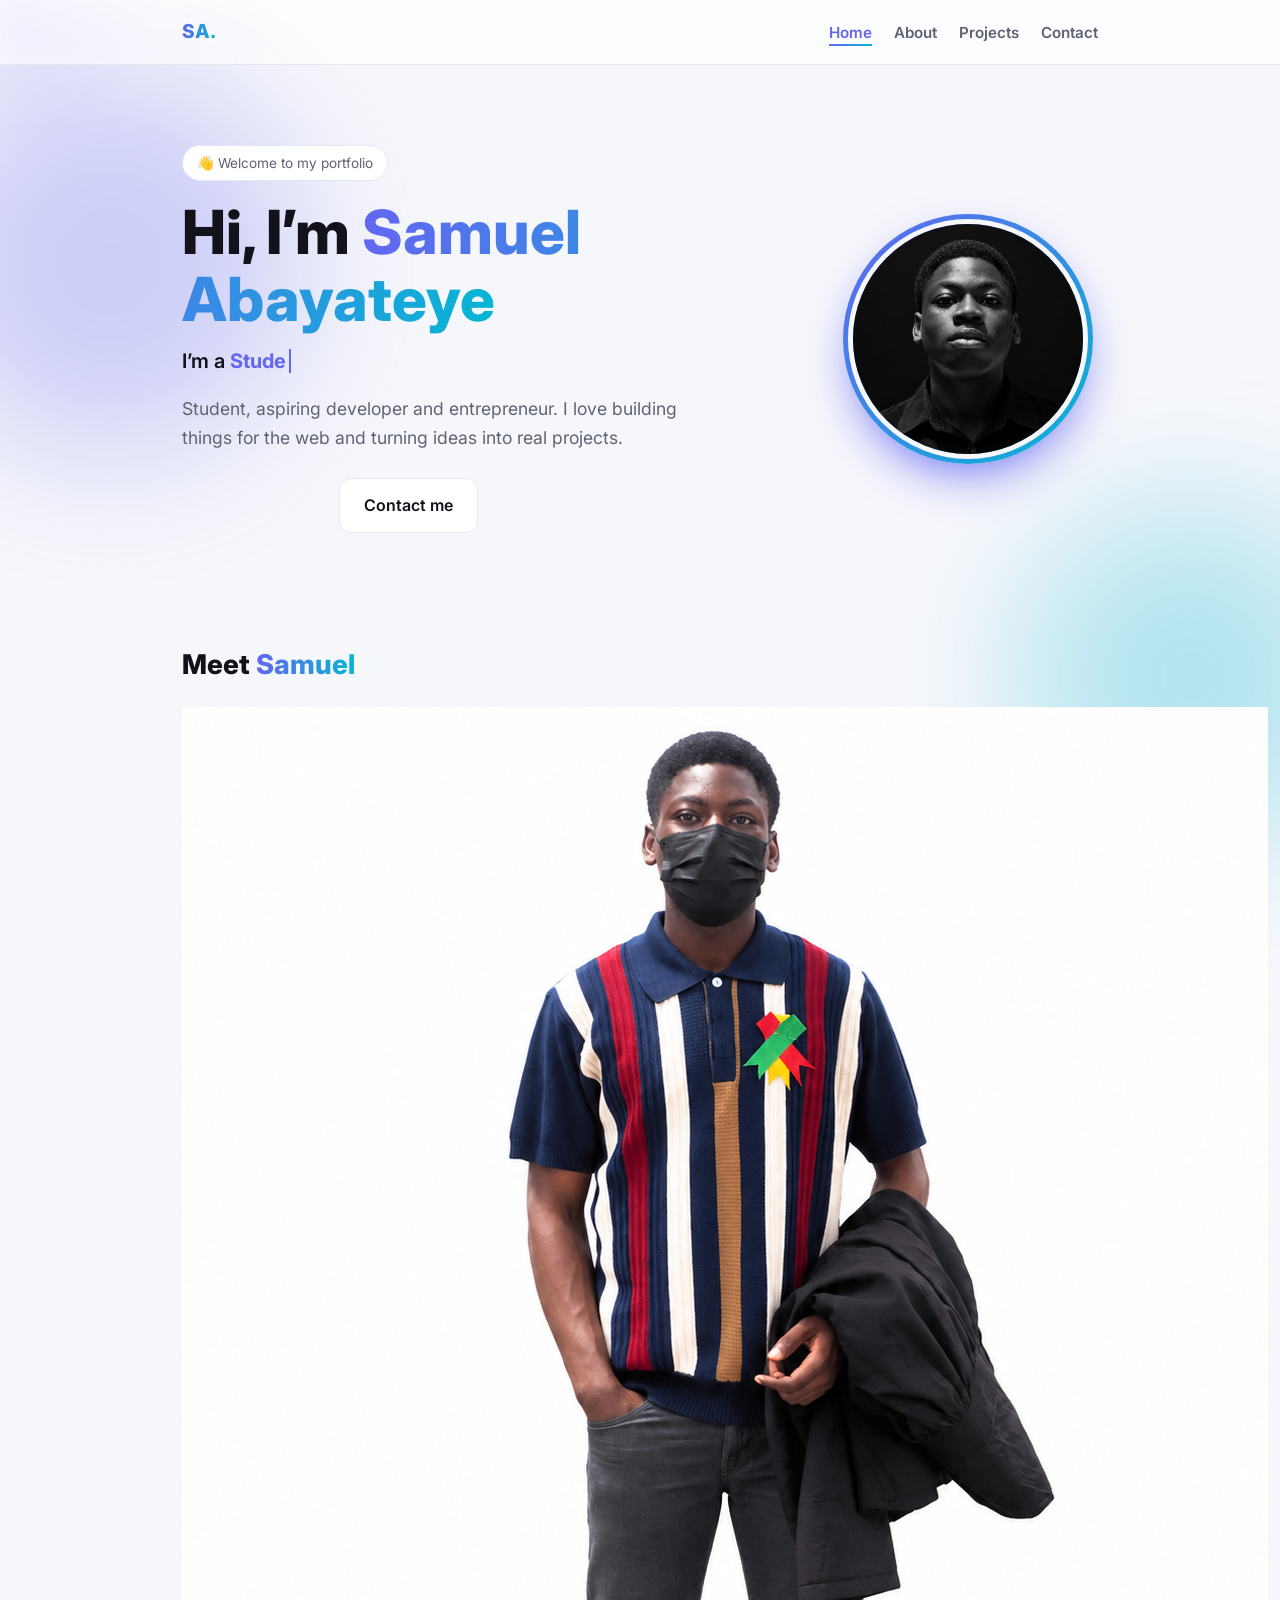
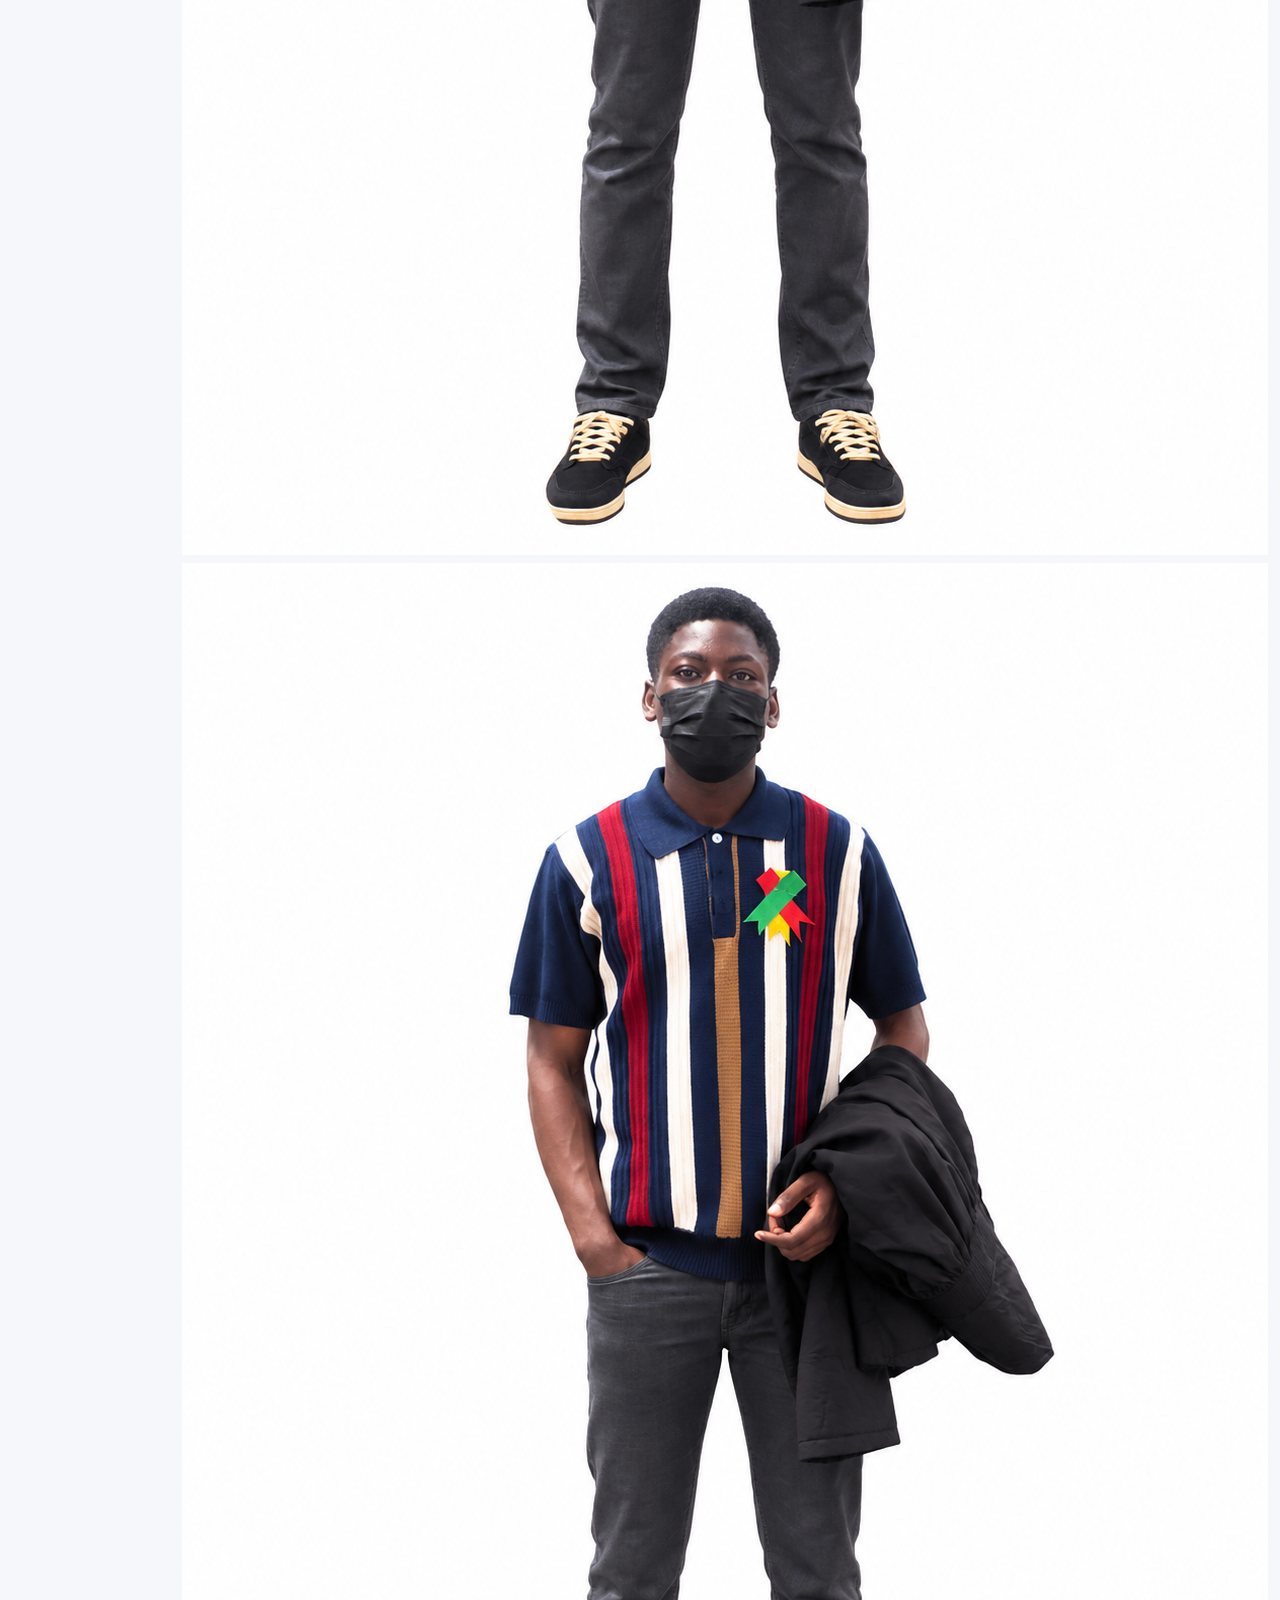
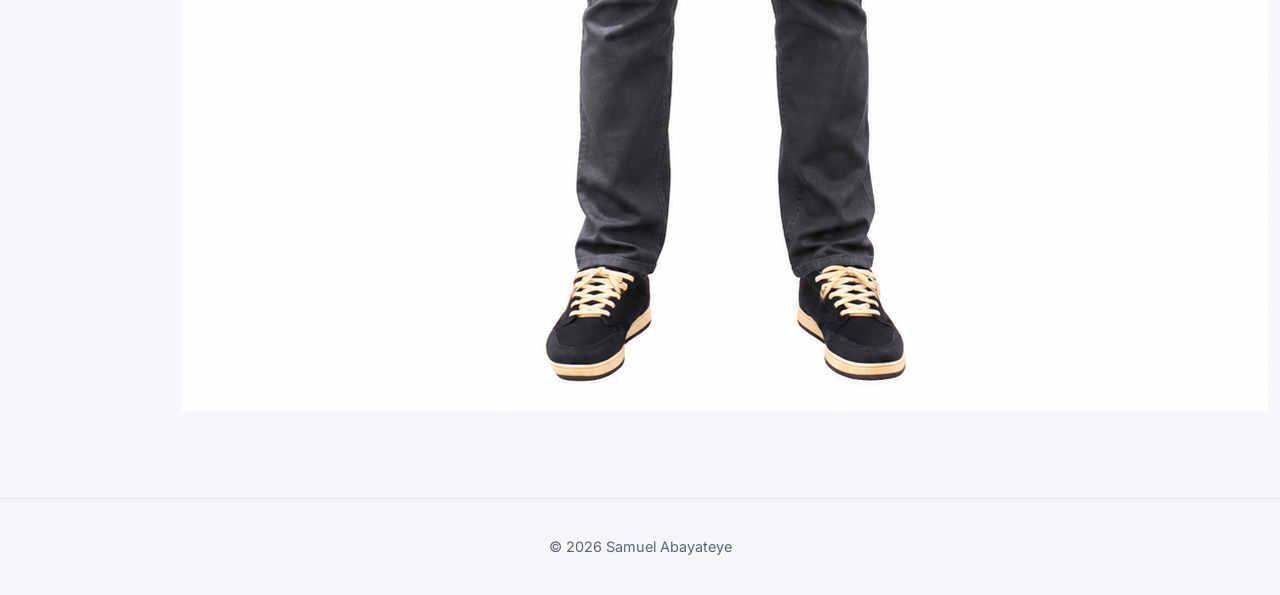
==== commit 0a6c5263: "Update index.html" ====
--- a/index.html
+++ b/index.html
@@ -24,9 +24,9 @@
   <div class="wrap">
     <div class="hero-text">
       <span class="badge">👋 Welcome to my portfolio</span>
-      <h1>Hi, I’m <span class="grad">MrSam</span></h1>
-      <p>Computer Science Student | Aspiring Web Developer | Digital Entrepreneur | Creative Thinker</p>
-      <a class="btn btn-main" href="projects.html">Explore My Work</a>
+      <h1>Hi, I’m <span class="grad">Samuel Abayateye</span></h1>
+      <p>Student, aspiring developer and entrepreneur. I love building things for the web and turning ideas into real projects.</p>
+      <a class="btn btn-main" href="projects.html">See my work</a>
       <a class="btn btn-ghost" href="contact.html">Contact me</a>
     </div>
     <div class="photo-wrap">
@@ -38,6 +38,18 @@
   </div>
 </header>
 
+<section class="spin-section reveal">
+  <div class="wrap">
+    <h2>Meet <span class="grad">Samuel</span></h2>
+    <div class="spin-stage">
+      <div class="spin-card">
+        <img class="face front" src="full.png" alt="Samuel Abayateye full photo">
+        <img class="face back" src="full.png" alt="">
+      </div>
+    </div>
+  </div>
+</section>
+
 <footer>© 2026 Samuel Abayateye</footer>
 <script src="script.js"></script>
 </body>
--- a/style.css
+++ b/style.css
@@ -12,71 +12,122 @@
 }
 *{box-sizing:border-box}
 html{scroll-behavior:smooth}
-body{margin:0;background:var(--bg);color:var(--text);font-family:Inter,system-ui,-apple-system,"Segoe UI",sans-serif;line-height:1.65}
+body{margin:0;background:var(--bg);color:var(--text);font-family:Inter,system-ui,-apple-system,"Segoe UI",sans-serif;line-height:1.65;overflow-x:hidden;animation:fadein .8s ease both}
 .wrap{max-width:960px;margin:auto;padding:0 22px}
 
-/* Navigation */
-nav{position:sticky;top:0;z-index:10;background:var(--glass);backdrop-filter:blur(12px);border-bottom:1px solid var(--border)}
+/* ---------- Keyframes ---------- */
+@keyframes fadein{from{opacity:0}to{opacity:1}}
+@keyframes up{from{opacity:0;transform:translateY(30px)}to{opacity:1;transform:none}}
+@keyframes down{from{opacity:0;transform:translateY(-100%)}to{opacity:1;transform:none}}
+@keyframes pop{from{opacity:0;transform:scale(.4)}to{opacity:1;transform:scale(1)}}
+@keyframes float{0%,100%{transform:translateY(0)}50%{transform:translateY(-12px)}}
+@keyframes shimmer{0%{background-position:0% 50%}100%{background-position:200% 50%}}
+@keyframes drift1{0%,100%{transform:translate(0,0) scale(1)}50%{transform:translate(60px,80px) scale(1.2)}}
+@keyframes drift2{0%,100%{transform:translate(0,0) scale(1)}50%{transform:translate(-70px,-60px) scale(1.15)}}
+@keyframes blink{50%{opacity:0}}
+@keyframes pulse{0%{box-shadow:0 10px 25px -8px var(--accent),0 0 0 0 rgba(99,102,241,.5)}70%{box-shadow:0 10px 25px -8px var(--accent),0 0 0 14px rgba(99,102,241,0)}100%{box-shadow:0 10px 25px -8px var(--accent),0 0 0 0 rgba(99,102,241,0)}}
+
+/* ---------- Moving background shapes ---------- */
+body::before,body::after{content:"";position:fixed;z-index:-1;pointer-events:none;border-radius:50%;filter:blur(70px);opacity:.28}
+body::before{width:380px;height:380px;top:8%;left:-80px;background:var(--accent);animation:drift1 14s ease-in-out infinite}
+body::after{width:340px;height:340px;bottom:6%;right:-80px;background:var(--accent2);animation:drift2 16s ease-in-out infinite}
+
+/* ---------- Scroll bar + cursor glow ---------- */
+.progress{position:fixed;top:0;left:0;height:3px;width:0;z-index:30;background:linear-gradient(90deg,var(--accent),var(--accent2))}
+.cursor-glow{position:fixed;top:0;left:0;width:320px;height:320px;margin:-160px 0 0 -160px;border-radius:50%;pointer-events:none;z-index:0;
+  background:radial-gradient(circle,var(--accent),transparent 70%);opacity:.12;transition:transform .15s ease-out}
+
+/* ---------- Navigation ---------- */
+nav{position:sticky;top:0;z-index:10;background:var(--glass);backdrop-filter:blur(12px);border-bottom:1px solid var(--border);animation:down .7s ease both}
 nav .wrap{display:flex;justify-content:space-between;align-items:center;height:64px}
 .logo{font-weight:800;font-size:1.2rem;text-decoration:none;background:linear-gradient(90deg,var(--accent),var(--accent2));-webkit-background-clip:text;background-clip:text;color:transparent}
-nav a.link{color:var(--muted);text-decoration:none;margin-left:18px;font-size:.95rem;font-weight:600;transition:color .2s}
+nav a.link{position:relative;color:var(--muted);text-decoration:none;margin-left:18px;font-size:.95rem;font-weight:600;transition:color .2s}
+nav a.link::after{content:"";position:absolute;left:0;bottom:-4px;height:2px;width:0;background:linear-gradient(90deg,var(--accent),var(--accent2));transition:width .3s}
 nav a.link:hover,nav a.link.active{color:var(--accent)}
+nav a.link:hover::after,nav a.link.active::after{width:100%}
 @media(max-width:480px){nav a.link{margin-left:12px;font-size:.88rem}}
 
-/* Hero (home) */
+/* ---------- Hero (home) ---------- */
 .hero{position:relative;overflow:hidden;padding:80px 0 70px}
-.hero::before{content:"";position:absolute;top:-120px;right:-120px;width:420px;height:420px;border-radius:50%;background:radial-gradient(circle,var(--accent),transparent 70%);opacity:.25;filter:blur(40px)}
-.hero::after{content:"";position:absolute;bottom:-140px;left:-100px;width:380px;height:380px;border-radius:50%;background:radial-gradient(circle,var(--accent2),transparent 70%);opacity:.2;filter:blur(40px)}
 .hero .wrap{position:relative;z-index:1;display:flex;align-items:center;gap:48px;flex-wrap:wrap-reverse}
 .hero-text{flex:1 1 320px}
+.hero-text > *{opacity:0;animation:up .8s ease forwards}
+.hero-text > *:nth-child(1){animation-delay:.2s}
+.hero-text > *:nth-child(2){animation-delay:.4s}
+.hero-text > *:nth-child(3){animation-delay:.6s}
+.hero-text > *:nth-child(4){animation-delay:.8s}
+.hero-text > *:nth-child(5){animation-delay:1s}
+.hero-text > *:nth-child(6){animation-delay:1.1s}
 .badge{display:inline-block;padding:6px 14px;border:1px solid var(--border);background:var(--card);border-radius:30px;font-size:.85rem;color:var(--muted);margin-bottom:18px}
-.hero h1{font-size:clamp(2.2rem,7vw,3.8rem);line-height:1.1;margin:0 0 16px;font-weight:800}
-.grad{background:linear-gradient(90deg,var(--accent),var(--accent2));-webkit-background-clip:text;background-clip:text;color:transparent}
+.hero h1{font-size:clamp(2.2rem,7vw,3.8rem);line-height:1.1;margin:0 0 12px;font-weight:800}
+.grad{background:linear-gradient(90deg,var(--accent),var(--accent2),var(--accent));background-size:200% auto;-webkit-background-clip:text;background-clip:text;color:transparent;animation:shimmer 5s linear infinite}
+.typed-line{font-size:1.25rem;font-weight:600;margin:0 0 16px;min-height:1.9rem}
+.typed-line b{color:var(--accent)}
+.caret{display:inline-block;width:2px;height:1.2em;background:var(--accent);margin-left:3px;vertical-align:text-bottom;animation:blink .8s step-end infinite}
 .hero p{color:var(--muted);font-size:1.1rem;max-width:520px;margin:0 0 26px}
 
-/* Buttons */
+/* ---------- Buttons ---------- */
 .btn{display:inline-block;padding:13px 24px;border-radius:12px;text-decoration:none;font-weight:600;transition:transform .2s,box-shadow .2s}
-.btn:hover{transform:translateY(-3px)}
-.btn-main{background:linear-gradient(90deg,var(--accent),var(--accent2));color:#fff;box-shadow:0 10px 25px -8px var(--accent)}
+.btn:hover{transform:translateY(-3px) scale(1.03)}
+.btn-main{background:linear-gradient(90deg,var(--accent),var(--accent2));color:#fff;box-shadow:0 10px 25px -8px var(--accent);animation:pulse 2.5s infinite}
 .btn-ghost{border:1px solid var(--border);color:var(--text);background:var(--card);margin-left:8px}
 
-/* Photo */
+/* ---------- Photo ---------- */
 .photo-wrap{flex:0 1 260px;display:flex;justify-content:center}
-.photo-ring{padding:5px;border-radius:50%;background:linear-gradient(135deg,var(--accent),var(--accent2));animation:float 5s ease-in-out infinite}
+.photo-ring{padding:5px;border-radius:50%;background:linear-gradient(135deg,var(--accent),var(--accent2));animation:pop .9s cubic-bezier(.2,.9,.3,1.3) .3s both,float 5s ease-in-out 1.3s infinite;box-shadow:0 20px 50px -15px var(--accent)}
 .photo{width:240px;height:240px;border-radius:50%;object-fit:cover;display:block;border:5px solid var(--bg);background:var(--card)}
 .initials{width:240px;height:240px;border-radius:50%;border:5px solid var(--bg);background:var(--card);display:none;align-items:center;justify-content:center;font-size:3.5rem;font-weight:800}
-@keyframes float{0%,100%{transform:translateY(0)}50%{transform:translateY(-10px)}}
 
-/* Inner pages */
+/* ---------- Inner pages ---------- */
 .page-head{padding:60px 0 10px}
-.page-head h1{font-size:clamp(2rem,6vw,3rem);margin:0 0 8px;font-weight:800}
-.page-head p{color:var(--muted);margin:0}
+.page-head h1{font-size:clamp(2rem,6vw,3rem);margin:0 0 8px;font-weight:800;animation:up .8s ease .2s both}
+.page-head p{color:var(--muted);margin:0;animation:up .8s ease .4s both}
 section{padding:40px 0}
 h2{font-size:1.7rem;margin:0 0 20px;font-weight:800}
 .lead{color:var(--muted);max-width:640px}
 .tags{margin-top:18px}
-.tag{display:inline-block;background:var(--card);border:1px solid var(--border);border-radius:30px;padding:6px 14px;margin:0 8px 10px 0;font-size:.88rem;font-weight:600}
+.tag{display:inline-block;background:var(--card);border:1px solid var(--border);border-radius:30px;padding:6px 14px;margin:0 8px 10px 0;font-size:.88rem;font-weight:600;transition:transform .2s,border-color .2s,color .2s}
+.tag:hover{transform:translateY(-3px) rotate(-2deg);border-color:var(--accent);color:var(--accent)}
 .stats{display:grid;grid-template-columns:repeat(auto-fit,minmax(150px,1fr));gap:14px;margin-top:28px}
-.stat{background:var(--card);border:1px solid var(--border);border-radius:16px;padding:18px;text-align:center}
-.stat b{display:block;font-size:1.6rem}
+.stat{background:var(--card);border:1px solid var(--border);border-radius:16px;padding:18px;text-align:center;transition:transform .15s ease-out,box-shadow .3s;transform-style:preserve-3d}
+.stat:hover{box-shadow:0 18px 40px -20px var(--accent)}
+.stat b{display:block;font-size:1.6rem;transition:transform .3s}
+.stat:hover b{transform:scale(1.3) rotate(8deg)}
 .stat span{color:var(--muted);font-size:.85rem}
 
 .grid{display:grid;grid-template-columns:repeat(auto-fit,minmax(250px,1fr));gap:18px}
-.card{background:var(--card);border:1px solid var(--border);border-radius:18px;padding:22px;transition:transform .25s,box-shadow .25s,border-color .25s}
-.card:hover{transform:translateY(-6px);border-color:var(--accent);box-shadow:0 18px 40px -20px var(--accent)}
-.card .icon{font-size:1.8rem;margin-bottom:10px}
+.card{background:var(--card);border:1px solid var(--border);border-radius:18px;padding:22px;transition:transform .15s ease-out,box-shadow .3s,border-color .3s;transform-style:preserve-3d}
+.card:hover{border-color:var(--accent);box-shadow:0 18px 40px -20px var(--accent)}
+.card .icon{font-size:1.8rem;margin-bottom:10px;display:inline-block;transition:transform .4s}
+.card:hover .icon{transform:scale(1.35) rotate(-10deg)}
 .card h3{margin:0 0 6px;font-size:1.1rem}
 .card p{margin:0;color:var(--muted);font-size:.93rem}
 
-/* Contact */
+/* ---------- Contact ---------- */
 .contact-box{background:var(--card);border:1px solid var(--border);border-radius:20px;padding:30px;text-align:center}
 .contact-box p{color:var(--muted);margin:6px 0}
 .contact-box .btn{margin:16px 6px 0}
 .socials{display:flex;justify-content:center;flex-wrap:wrap;gap:12px;margin:18px 0 4px}
-.socials a{width:48px;height:48px;border-radius:50%;display:flex;align-items:center;justify-content:center;background:var(--bg);border:1px solid var(--border);color:var(--text);font-size:1.25rem;text-decoration:none;transition:transform .2s,background .2s,color .2s}
-.socials a:hover{transform:translateY(-4px);background:var(--accent);color:#fff;border-color:var(--accent)}
+.socials a{width:48px;height:48px;border-radius:50%;display:flex;align-items:center;justify-content:center;background:var(--bg);border:1px solid var(--border);color:var(--text);font-size:1.25rem;text-decoration:none;opacity:0;transition:transform .25s,background .25s,color .25s}
+.reveal.show .socials a{animation:pop .5s cubic-bezier(.2,.9,.3,1.4) forwards}
+.reveal.show .socials a:nth-child(1){animation-delay:.1s}
+.reveal.show .socials a:nth-child(2){animation-delay:.2s}
+.reveal.show .socials a:nth-child(3){animation-delay:.3s}
+.reveal.show .socials a:nth-child(4){animation-delay:.4s}
+.reveal.show .socials a:nth-child(5){animation-delay:.5s}
+.reveal.show .socials a:nth-child(6){animation-delay:.6s}
+.reveal.show .socials a:nth-child(7){animation-delay:.7s}
+.reveal.show .socials a:nth-child(8){animation-delay:.8s}
+.socials a:hover{transform:translateY(-6px) scale(1.15);background:var(--accent);color:#fff;border-color:var(--accent)}
 
 footer{text-align:center;color:var(--muted);padding:36px 0;font-size:.9rem;border-top:1px solid var(--border);margin-top:40px}
 
-.reveal{opacity:0;transform:translateY(24px);transition:opacity .7s,transform .7s}
+/* ---------- Scroll reveal ---------- */
+.reveal{opacity:0;transform:translateY(40px);transition:opacity .8s,transform .8s}
 .reveal.show{opacity:1;transform:none}
+
+/* ---------- Respect people who prefer less motion ---------- */
+@media (prefers-reduced-motion:reduce){
+  *,*::before,*::after{animation:none !important;transition:none !important}
+  .hero-text > *,.reveal,.socials a{opacity:1 !important;transform:none !important}
+}
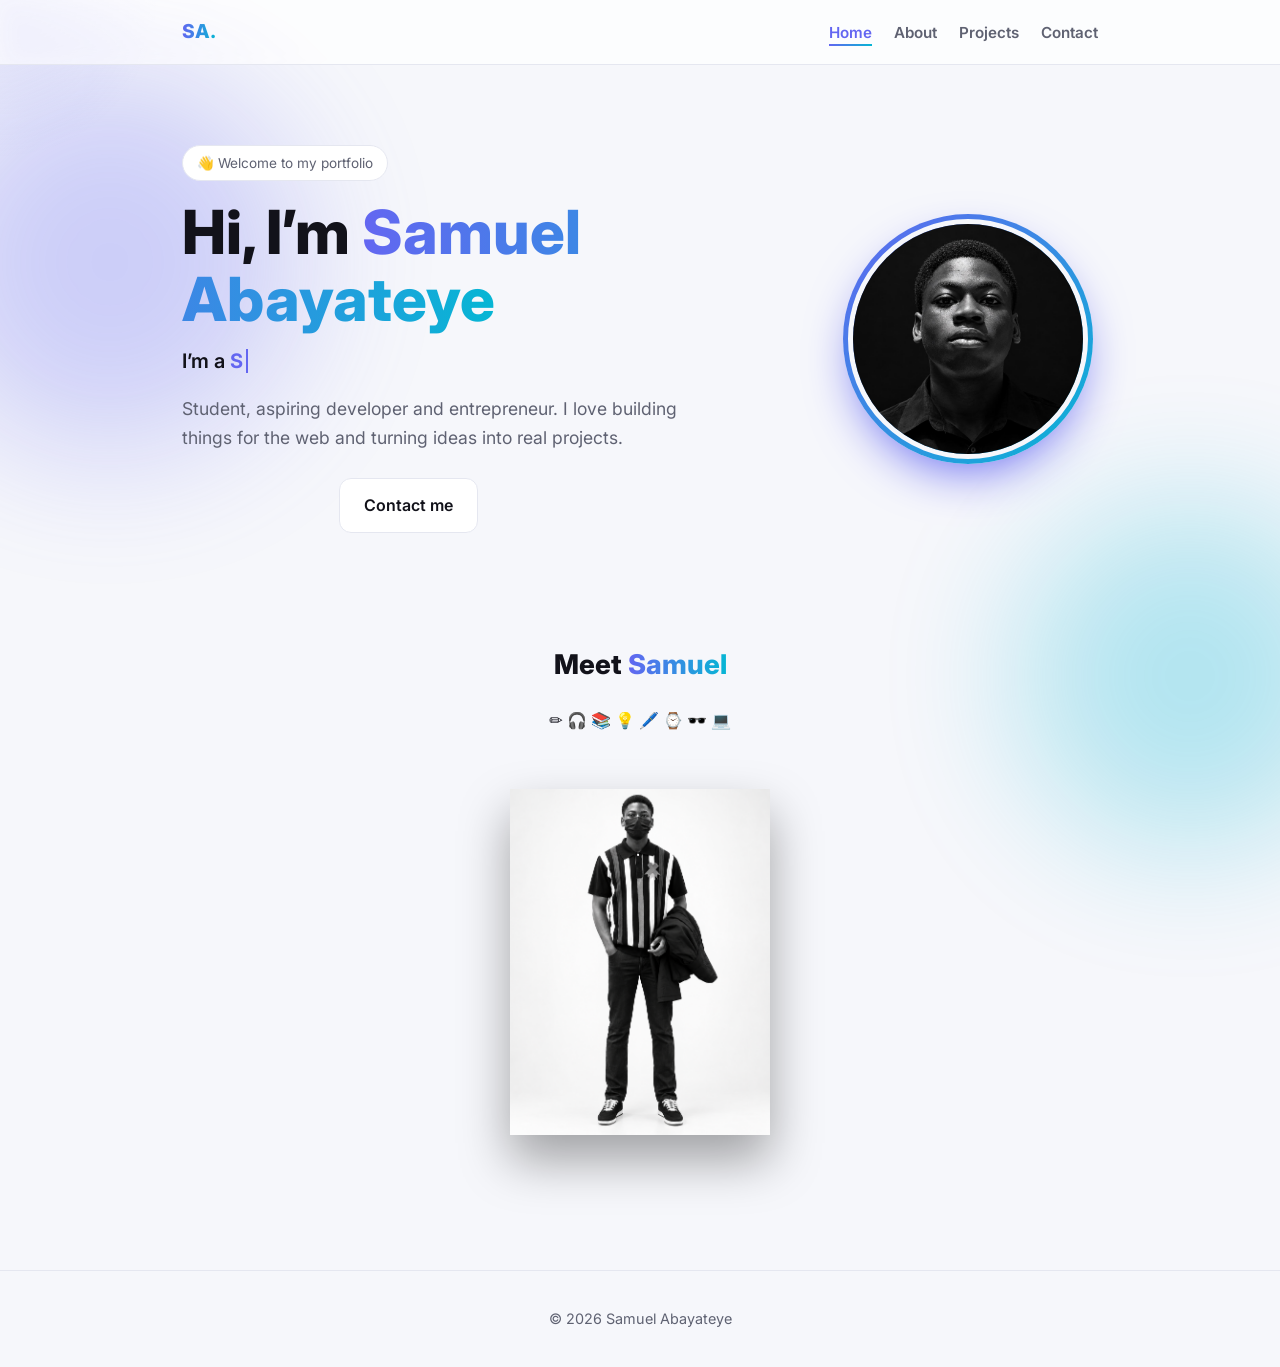
==== commit b10fe478: "Update index.html" ====
--- a/index.html
+++ b/index.html
@@ -41,10 +41,20 @@
 <section class="spin-section reveal">
   <div class="wrap">
     <h2>Meet <span class="grad">Samuel</span></h2>
-    <div class="spin-stage">
-      <div class="spin-card">
-        <img class="face front" src="full.png" alt="Samuel Abayateye full photo">
-        <img class="face back" src="full.png" alt="">
+    <div class="float-wrap">
+      <span class="fl f1">✏️</span>
+      <span class="fl f2">🎧</span>
+      <span class="fl f3">📚</span>
+      <span class="fl f4">💡</span>
+      <span class="fl f5">🖊️</span>
+      <span class="fl f6">⌚</span>
+      <span class="fl f7">🕶️</span>
+      <span class="fl f8">💻</span>
+      <div class="spin-stage">
+        <div class="spin-card">
+          <img class="face front" src="full.png" alt="Samuel Abayateye full photo">
+          <img class="face back" src="full.png" alt="">
+        </div>
       </div>
     </div>
   </div>
--- a/style.css
+++ b/style.css
@@ -26,6 +26,7 @@
 @keyframes drift2{0%,100%{transform:translate(0,0) scale(1)}50%{transform:translate(-70px,-60px) scale(1.15)}}
 @keyframes blink{50%{opacity:0}}
 @keyframes pulse{0%{box-shadow:0 10px 25px -8px var(--accent),0 0 0 0 rgba(99,102,241,.5)}70%{box-shadow:0 10px 25px -8px var(--accent),0 0 0 14px rgba(99,102,241,0)}100%{box-shadow:0 10px 25px -8px var(--accent),0 0 0 0 rgba(99,102,241,0)}}
+@keyframes spinY{from{transform:rotateY(0deg)}to{transform:rotateY(360deg)}}
 
 /* ---------- Moving background shapes ---------- */
 body::before,body::after{content:"";position:fixed;z-index:-1;pointer-events:none;border-radius:50%;filter:blur(70px);opacity:.28}
@@ -77,6 +78,14 @@
 .photo-ring{padding:5px;border-radius:50%;background:linear-gradient(135deg,var(--accent),var(--accent2));animation:pop .9s cubic-bezier(.2,.9,.3,1.3) .3s both,float 5s ease-in-out 1.3s infinite;box-shadow:0 20px 50px -15px var(--accent)}
 .photo{width:240px;height:240px;border-radius:50%;object-fit:cover;display:block;border:5px solid var(--bg);background:var(--card)}
 .initials{width:240px;height:240px;border-radius:50%;border:5px solid var(--bg);background:var(--card);display:none;align-items:center;justify-content:center;font-size:3.5rem;font-weight:800}
+
+/* ---------- Spinning full photo ---------- */
+.spin-section{text-align:center;padding:40px 0}
+.spin-stage{perspective:1000px;display:flex;justify-content:center;padding:20px 0}
+.spin-card{position:relative;width:min(260px,70vw);aspect-ratio:2/3.2;transform-style:preserve-3d;animation:spinY 8s linear infinite}
+.spin-card .face{position:absolute;inset:0;width:100%;height:100%;object-fit:contain;backface-visibility:hidden;-webkit-backface-visibility:hidden;filter:drop-shadow(0 25px 25px rgba(0,0,0,.35))}
+.spin-card .back{transform:rotateY(180deg)}
+.spin-stage:hover .spin-card{animation-play-state:paused}
 
 /* ---------- Inner pages ---------- */
 .page-head{padding:60px 0 10px}
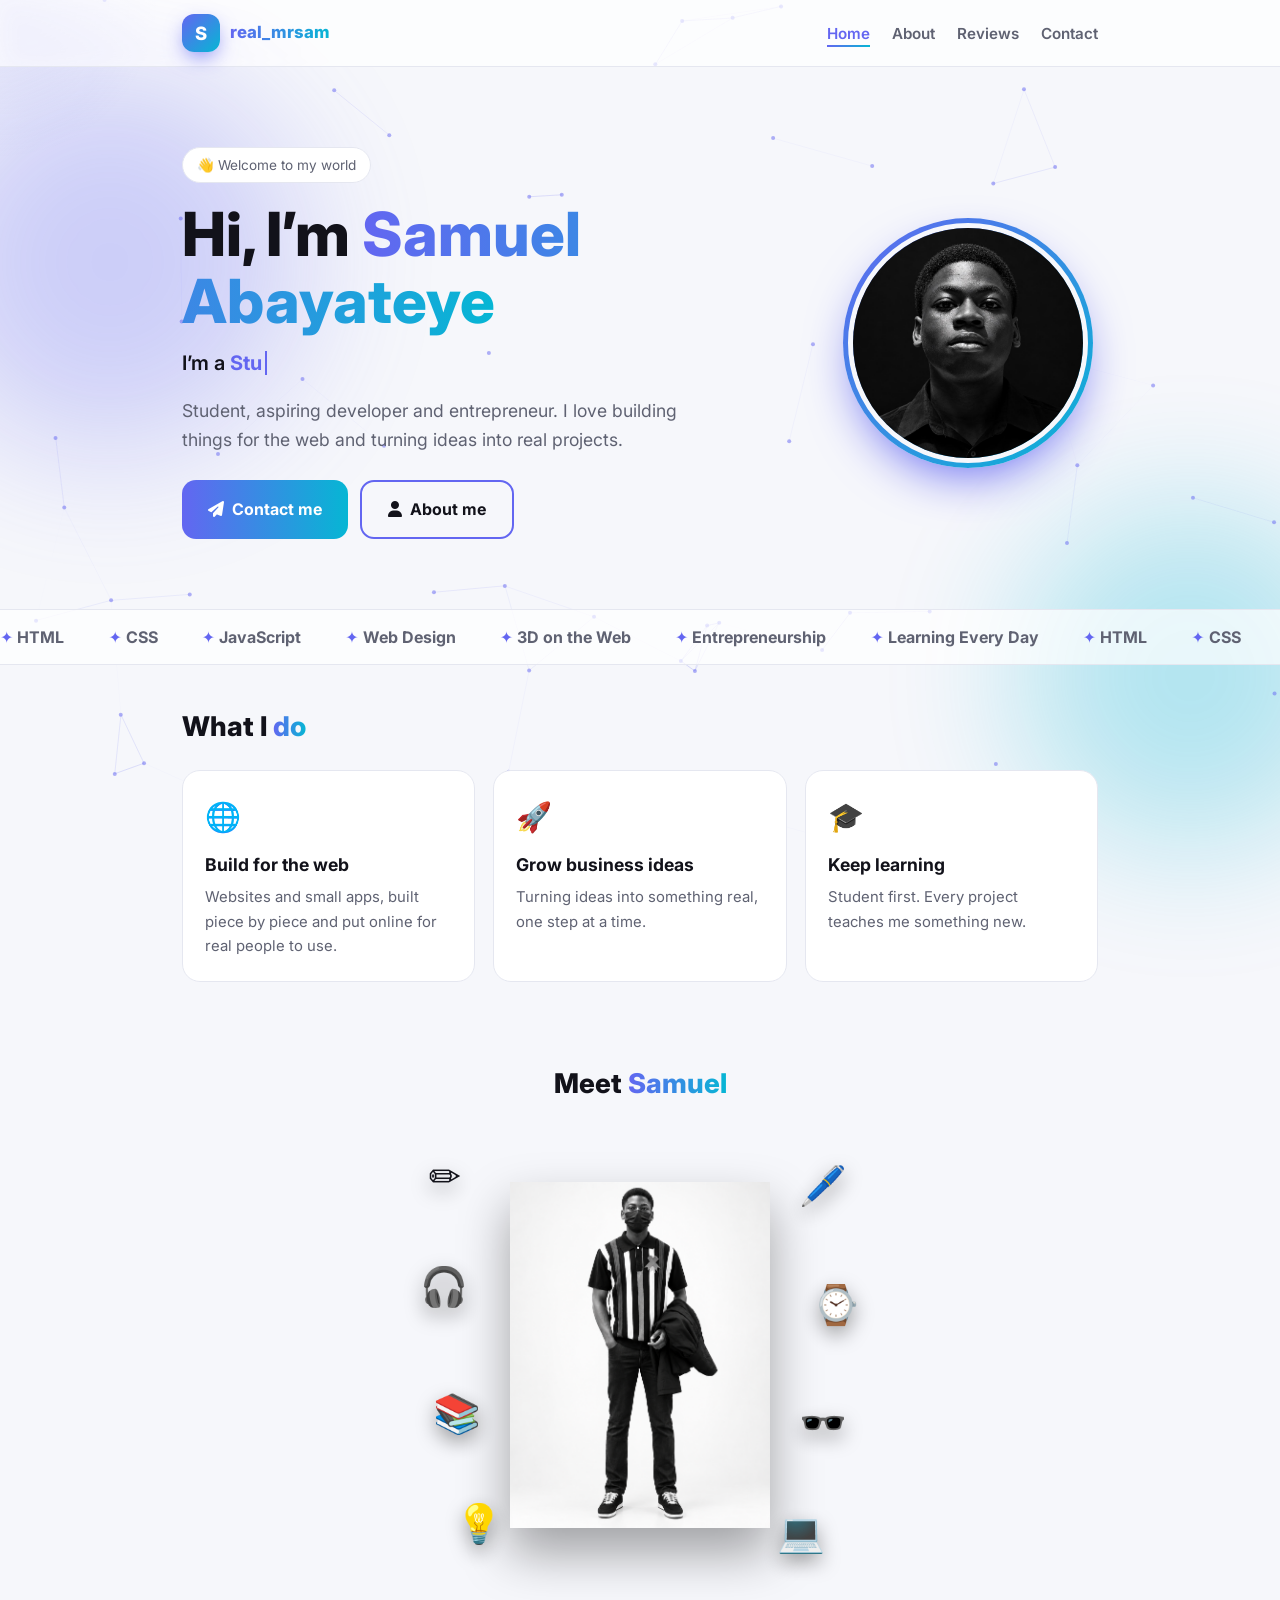
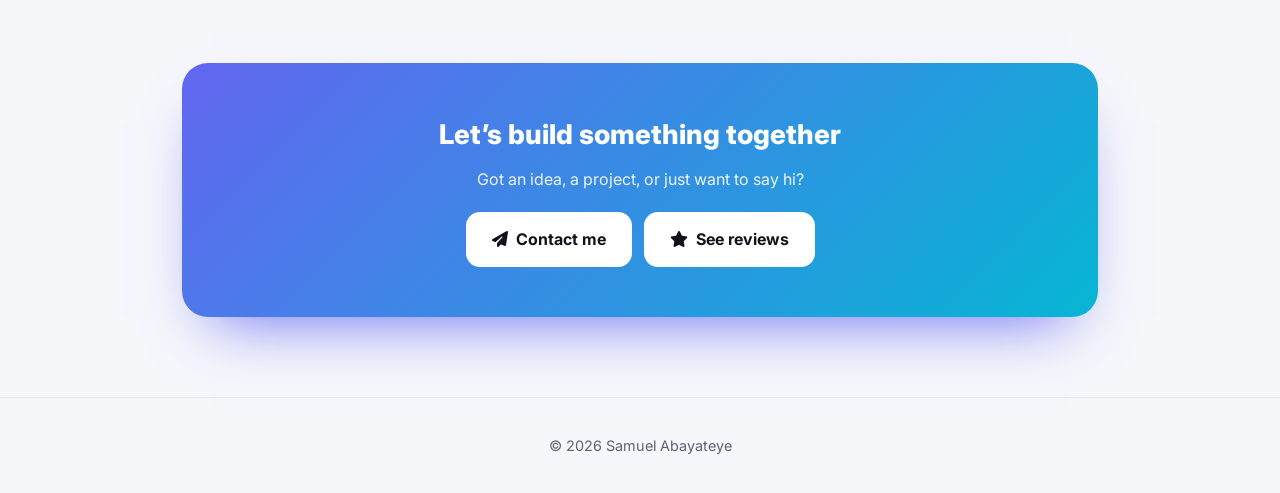
==== commit f18d1660: "Update index.html" ====
--- a/index.html
+++ b/index.html
@@ -6,16 +6,17 @@
 <title>Samuel Abayateye (real_mrsam) – Student, Developer &amp; Entrepreneur</title>
 <meta name="description" content="Samuel Abayateye (real_mrsam) is a student, aspiring developer and entrepreneur building web projects and businesses.">
 <link href="https://fonts.googleapis.com/css2?family=Inter:wght@400;600;800&display=swap" rel="stylesheet">
+<link rel="stylesheet" href="https://cdnjs.cloudflare.com/ajax/libs/font-awesome/6.5.1/css/all.min.css">
 <link rel="stylesheet" href="style.css">
 </head>
 <body>
 
 <nav><div class="wrap">
-  <a class="logo" href="index.html">SA.</a>
+  <a class="logo" href="index.html"><span class="mark">S</span><span class="word">real_mrsam</span></a>
   <div>
     <a class="link active" href="index.html">Home</a>
     <a class="link" href="about.html">About</a>
-    <a class="link" href="projects.html">Projects</a>
+    <a class="link" href="reviews.html">Reviews</a>
     <a class="link" href="contact.html">Contact</a>
   </div>
 </div></nav>
@@ -23,11 +24,13 @@
 <header class="hero">
   <div class="wrap">
     <div class="hero-text">
-      <span class="badge">👋 Welcome to my portfolio</span>
+      <span class="badge">👋 Welcome to my world</span>
       <h1>Hi, I’m <span class="grad">Samuel Abayateye</span></h1>
       <p>Student, aspiring developer and entrepreneur. I love building things for the web and turning ideas into real projects.</p>
-      <a class="btn btn-main" href="projects.html">See my work</a>
-      <a class="btn btn-ghost" href="contact.html">Contact me</a>
+      <div class="btn-row">
+        <a class="btn btn-glow" href="contact.html"><i class="fa-solid fa-paper-plane"></i> Contact me</a>
+        <a class="btn btn-outline" href="about.html"><i class="fa-solid fa-user"></i> About me</a>
+      </div>
     </div>
     <div class="photo-wrap">
       <div class="photo-ring">
@@ -37,6 +40,24 @@
     </div>
   </div>
 </header>
+
+<div class="marquee" aria-hidden="true">
+  <div class="marquee-track">
+    <span>HTML</span><span>CSS</span><span>JavaScript</span><span>Web Design</span><span>3D on the Web</span><span>Entrepreneurship</span><span>Learning Every Day</span>
+    <span>HTML</span><span>CSS</span><span>JavaScript</span><span>Web Design</span><span>3D on the Web</span><span>Entrepreneurship</span><span>Learning Every Day</span>
+  </div>
+</div>
+
+<main class="wrap">
+  <section class="reveal">
+    <h2>What I <span class="grad">do</span></h2>
+    <div class="grid">
+      <div class="card"><div class="icon">🌐</div><h3>Build for the web</h3><p>Websites and small apps, built piece by piece and put online for real people to use.</p></div>
+      <div class="card"><div class="icon">🚀</div><h3>Grow business ideas</h3><p>Turning ideas into something real, one step at a time.</p></div>
+      <div class="card"><div class="icon">🎓</div><h3>Keep learning</h3><p>Student first. Every project teaches me something new.</p></div>
+    </div>
+  </section>
+</main>
 
 <section class="spin-section reveal">
   <div class="wrap">
@@ -60,6 +81,19 @@
   </div>
 </section>
 
+<div class="wrap">
+  <section class="reveal">
+    <div class="cta">
+      <h2>Let’s build something together</h2>
+      <p>Got an idea, a project, or just want to say hi?</p>
+      <div class="btn-row">
+        <a class="btn btn-white" href="contact.html"><i class="fa-solid fa-paper-plane"></i> Contact me</a>
+        <a class="btn btn-white" href="reviews.html"><i class="fa-solid fa-star"></i> See reviews</a>
+      </div>
+    </div>
+  </section>
+</div>
+
 <footer>© 2026 Samuel Abayateye</footer>
 <script src="script.js"></script>
 </body>
--- a/style.css
+++ b/style.css
@@ -27,26 +27,41 @@
 @keyframes blink{50%{opacity:0}}
 @keyframes pulse{0%{box-shadow:0 10px 25px -8px var(--accent),0 0 0 0 rgba(99,102,241,.5)}70%{box-shadow:0 10px 25px -8px var(--accent),0 0 0 14px rgba(99,102,241,0)}100%{box-shadow:0 10px 25px -8px var(--accent),0 0 0 0 rgba(99,102,241,0)}}
 @keyframes spinY{from{transform:rotateY(0deg)}to{transform:rotateY(360deg)}}
-
-/* ---------- Moving background shapes ---------- */
-body::before,body::after{content:"";position:fixed;z-index:-1;pointer-events:none;border-radius:50%;filter:blur(70px);opacity:.28}
+@keyframes bob{0%,100%{transform:translateY(0) rotate(-10deg)}50%{transform:translateY(-20px) rotate(10deg)}}
+@keyframes markTurn{0%,85%,100%{transform:rotate(0) scale(1)}92%{transform:rotate(180deg) scale(1.15)}}
+@keyframes scroll{to{transform:translateX(-50%)}}
+
+/* ---------- Background ---------- */
+body::before,body::after{content:"";position:fixed;z-index:-2;pointer-events:none;border-radius:50%;filter:blur(70px);opacity:.28}
 body::before{width:380px;height:380px;top:8%;left:-80px;background:var(--accent);animation:drift1 14s ease-in-out infinite}
 body::after{width:340px;height:340px;bottom:6%;right:-80px;background:var(--accent2);animation:drift2 16s ease-in-out infinite}
+#bg-canvas{position:fixed;inset:0;width:100%;height:100%;z-index:-1;pointer-events:none}
 
 /* ---------- Scroll bar + cursor glow ---------- */
 .progress{position:fixed;top:0;left:0;height:3px;width:0;z-index:30;background:linear-gradient(90deg,var(--accent),var(--accent2))}
-.cursor-glow{position:fixed;top:0;left:0;width:320px;height:320px;margin:-160px 0 0 -160px;border-radius:50%;pointer-events:none;z-index:0;
-  background:radial-gradient(circle,var(--accent),transparent 70%);opacity:.12;transition:transform .15s ease-out}
-
-/* ---------- Navigation ---------- */
+.cursor-glow{position:fixed;top:0;left:0;width:320px;height:320px;margin:-160px 0 0 -160px;border-radius:50%;pointer-events:none;z-index:0;background:radial-gradient(circle,var(--accent),transparent 70%);opacity:.12;transition:transform .15s ease-out}
+
+/* ---------- Navigation + logo ---------- */
 nav{position:sticky;top:0;z-index:10;background:var(--glass);backdrop-filter:blur(12px);border-bottom:1px solid var(--border);animation:down .7s ease both}
-nav .wrap{display:flex;justify-content:space-between;align-items:center;height:64px}
-.logo{font-weight:800;font-size:1.2rem;text-decoration:none;background:linear-gradient(90deg,var(--accent),var(--accent2));-webkit-background-clip:text;background-clip:text;color:transparent}
+nav .wrap{display:flex;justify-content:space-between;align-items:center;height:66px}
+.logo{display:flex;align-items:center;gap:10px;text-decoration:none;font-weight:800}
+.logo .mark{width:38px;height:38px;border-radius:12px;display:grid;place-items:center;color:#fff;font-size:1.15rem;background:linear-gradient(135deg,var(--accent),var(--accent2));box-shadow:0 8px 22px -6px var(--accent);animation:markTurn 8s ease-in-out infinite}
+.logo .word{font-size:1.05rem;background:linear-gradient(90deg,var(--accent),var(--accent2));-webkit-background-clip:text;background-clip:text;color:transparent}
 nav a.link{position:relative;color:var(--muted);text-decoration:none;margin-left:18px;font-size:.95rem;font-weight:600;transition:color .2s}
 nav a.link::after{content:"";position:absolute;left:0;bottom:-4px;height:2px;width:0;background:linear-gradient(90deg,var(--accent),var(--accent2));transition:width .3s}
 nav a.link:hover,nav a.link.active{color:var(--accent)}
 nav a.link:hover::after,nav a.link.active::after{width:100%}
 @media(max-width:480px){nav a.link{margin-left:12px;font-size:.88rem}}
+@media(max-width:420px){.logo .word{display:none}}
+
+/* ---------- Buttons ---------- */
+.btn{display:inline-flex;align-items:center;justify-content:center;gap:8px;padding:14px 26px;border-radius:14px;text-decoration:none;font:inherit;font-weight:700;border:0;cursor:pointer;transition:transform .2s,box-shadow .2s,background .2s,color .2s}
+.btn:hover{transform:translateY(-3px) scale(1.04)}
+.btn-glow{color:#fff;background:linear-gradient(90deg,var(--accent),var(--accent2),var(--accent));background-size:200% auto;animation:shimmer 4s linear infinite,pulse 2.5s infinite}
+.btn-outline{border:2px solid var(--accent);color:var(--text);background:transparent}
+.btn-outline:hover{background:var(--accent);color:#fff}
+.btn-white{background:#fff;color:#12121a}
+.btn-row{display:flex;flex-wrap:wrap;gap:12px}
 
 /* ---------- Hero (home) ---------- */
 .hero{position:relative;overflow:hidden;padding:80px 0 70px}
@@ -58,7 +73,6 @@
 .hero-text > *:nth-child(3){animation-delay:.6s}
 .hero-text > *:nth-child(4){animation-delay:.8s}
 .hero-text > *:nth-child(5){animation-delay:1s}
-.hero-text > *:nth-child(6){animation-delay:1.1s}
 .badge{display:inline-block;padding:6px 14px;border:1px solid var(--border);background:var(--card);border-radius:30px;font-size:.85rem;color:var(--muted);margin-bottom:18px}
 .hero h1{font-size:clamp(2.2rem,7vw,3.8rem);line-height:1.1;margin:0 0 12px;font-weight:800}
 .grad{background:linear-gradient(90deg,var(--accent),var(--accent2),var(--accent));background-size:200% auto;-webkit-background-clip:text;background-clip:text;color:transparent;animation:shimmer 5s linear infinite}
@@ -67,33 +81,44 @@
 .caret{display:inline-block;width:2px;height:1.2em;background:var(--accent);margin-left:3px;vertical-align:text-bottom;animation:blink .8s step-end infinite}
 .hero p{color:var(--muted);font-size:1.1rem;max-width:520px;margin:0 0 26px}
 
-/* ---------- Buttons ---------- */
-.btn{display:inline-block;padding:13px 24px;border-radius:12px;text-decoration:none;font-weight:600;transition:transform .2s,box-shadow .2s}
-.btn:hover{transform:translateY(-3px) scale(1.03)}
-.btn-main{background:linear-gradient(90deg,var(--accent),var(--accent2));color:#fff;box-shadow:0 10px 25px -8px var(--accent);animation:pulse 2.5s infinite}
-.btn-ghost{border:1px solid var(--border);color:var(--text);background:var(--card);margin-left:8px}
-
-/* ---------- Photo ---------- */
+/* ---------- Round photo ---------- */
 .photo-wrap{flex:0 1 260px;display:flex;justify-content:center}
 .photo-ring{padding:5px;border-radius:50%;background:linear-gradient(135deg,var(--accent),var(--accent2));animation:pop .9s cubic-bezier(.2,.9,.3,1.3) .3s both,float 5s ease-in-out 1.3s infinite;box-shadow:0 20px 50px -15px var(--accent)}
 .photo{width:240px;height:240px;border-radius:50%;object-fit:cover;display:block;border:5px solid var(--bg);background:var(--card)}
 .initials{width:240px;height:240px;border-radius:50%;border:5px solid var(--bg);background:var(--card);display:none;align-items:center;justify-content:center;font-size:3.5rem;font-weight:800}
 
-/* ---------- Spinning full photo ---------- */
+/* ---------- Skills ticker ---------- */
+.marquee{overflow:hidden;border-block:1px solid var(--border);padding:14px 0;background:var(--glass)}
+.marquee-track{display:flex;width:max-content;animation:scroll 28s linear infinite}
+.marquee span{font-weight:700;color:var(--muted);white-space:nowrap;margin-right:44px}
+.marquee span::before{content:"✦ ";color:var(--accent)}
+
+/* ---------- Spinning full photo + accessories ---------- */
 .spin-section{text-align:center;padding:40px 0}
 .spin-stage{perspective:1000px;display:flex;justify-content:center;padding:20px 0}
 .spin-card{position:relative;width:min(260px,70vw);aspect-ratio:2/3.2;transform-style:preserve-3d;animation:spinY 8s linear infinite}
 .spin-card .face{position:absolute;inset:0;width:100%;height:100%;object-fit:contain;backface-visibility:hidden;-webkit-backface-visibility:hidden;filter:drop-shadow(0 25px 25px rgba(0,0,0,.35))}
-.spin-card .back{transform:rotateY(180deg)}
+.spin-card .back{transform:rotateY(180deg);filter:brightness(.3) drop-shadow(0 25px 25px rgba(0,0,0,.35))}
 .spin-stage:hover .spin-card{animation-play-state:paused}
-
-/* ---------- Inner pages ---------- */
+.float-wrap{position:relative;width:min(440px,94vw);margin:0 auto}
+.fl{position:absolute;z-index:2;font-size:clamp(1.6rem,6vw,2.4rem);pointer-events:none;filter:drop-shadow(0 8px 10px rgba(0,0,0,.35));animation:bob 4s ease-in-out infinite}
+.f1{top:4%;left:2%}
+.f2{top:28%;left:0;animation-delay:.6s;animation-duration:4.6s}
+.f3{top:56%;left:3%;animation-delay:1.2s;animation-duration:5s}
+.f4{top:80%;left:8%;animation-delay:1.8s}
+.f5{top:6%;right:3%;animation-delay:.4s;animation-duration:4.4s}
+.f6{top:32%;right:0;animation-delay:1s}
+.f7{top:58%;right:3%;animation-delay:1.6s;animation-duration:5.2s}
+.f8{top:82%;right:8%;animation-delay:2.2s;animation-duration:4.8s}
+
+/* ---------- General sections ---------- */
 .page-head{padding:60px 0 10px}
 .page-head h1{font-size:clamp(2rem,6vw,3rem);margin:0 0 8px;font-weight:800;animation:up .8s ease .2s both}
 .page-head p{color:var(--muted);margin:0;animation:up .8s ease .4s both}
 section{padding:40px 0}
 h2{font-size:1.7rem;margin:0 0 20px;font-weight:800}
 .lead{color:var(--muted);max-width:640px}
+.center{text-align:center}
 .tags{margin-top:18px}
 .tag{display:inline-block;background:var(--card);border:1px solid var(--border);border-radius:30px;padding:6px 14px;margin:0 8px 10px 0;font-size:.88rem;font-weight:600;transition:transform .2s,border-color .2s,color .2s}
 .tag:hover{transform:translateY(-3px) rotate(-2deg);border-color:var(--accent);color:var(--accent)}
@@ -103,7 +128,6 @@
 .stat b{display:block;font-size:1.6rem;transition:transform .3s}
 .stat:hover b{transform:scale(1.3) rotate(8deg)}
 .stat span{color:var(--muted);font-size:.85rem}
-
 .grid{display:grid;grid-template-columns:repeat(auto-fit,minmax(250px,1fr));gap:18px}
 .card{background:var(--card);border:1px solid var(--border);border-radius:18px;padding:22px;transition:transform .15s ease-out,box-shadow .3s,border-color .3s;transform-style:preserve-3d}
 .card:hover{border-color:var(--accent);box-shadow:0 18px 40px -20px var(--accent)}
@@ -112,12 +136,48 @@
 .card h3{margin:0 0 6px;font-size:1.1rem}
 .card p{margin:0;color:var(--muted);font-size:.93rem}
 
+/* ---------- Call-to-action band ---------- */
+.cta{text-align:center;padding:50px 22px;border-radius:26px;color:#fff;background:linear-gradient(135deg,var(--accent),var(--accent2));box-shadow:0 30px 60px -30px var(--accent)}
+.cta h2{margin:0 0 8px}
+.cta p{margin:0 0 20px;opacity:.9}
+.cta .btn-row{justify-content:center}
+
+/* ---------- Reviews ---------- */
+.review-card .stars{color:#fbbf24;letter-spacing:3px;font-size:1.15rem;margin-bottom:8px}
+.review-card p.text{color:var(--text);font-size:.97rem}
+.who{display:flex;align-items:center;gap:12px;margin-top:16px}
+.avatar{width:42px;height:42px;border-radius:50%;display:grid;place-items:center;color:#fff;font-weight:700;background:linear-gradient(135deg,var(--accent),var(--accent2))}
+.who small{display:block;color:var(--muted)}
+.sample{display:inline-block;font-size:.72rem;font-weight:700;padding:3px 10px;border-radius:20px;background:var(--bg);border:1px dashed var(--accent);color:var(--accent);margin-bottom:10px}
+.rate{display:inline-flex;flex-direction:row-reverse;gap:4px}
+.rate input{display:none}
+.rate label{font-size:2rem;color:var(--border);cursor:pointer;margin:0;transition:color .15s,transform .15s}
+.rate label:hover{transform:scale(1.2)}
+.rate input:checked ~ label,.rate label:hover,.rate label:hover ~ label{color:#fbbf24}
+
 /* ---------- Contact ---------- */
-.contact-box{background:var(--card);border:1px solid var(--border);border-radius:20px;padding:30px;text-align:center}
-.contact-box p{color:var(--muted);margin:6px 0}
-.contact-box .btn{margin:16px 6px 0}
-.socials{display:flex;justify-content:center;flex-wrap:wrap;gap:12px;margin:18px 0 4px}
-.socials a{width:48px;height:48px;border-radius:50%;display:flex;align-items:center;justify-content:center;background:var(--bg);border:1px solid var(--border);color:var(--text);font-size:1.25rem;text-decoration:none;opacity:0;transition:transform .25s,background .25s,color .25s}
+.contact-grid{display:grid;grid-template-columns:repeat(auto-fit,minmax(210px,1fr));gap:16px}
+.c-card{display:block;text-decoration:none;color:var(--text);background:var(--card);border:1px solid var(--border);border-radius:20px;padding:26px 20px;text-align:center;transition:transform .15s ease-out,box-shadow .3s,border-color .3s;transform-style:preserve-3d}
+.c-card:hover{border-color:var(--accent);box-shadow:0 18px 40px -20px var(--accent)}
+.c-card i{display:grid;place-items:center;width:64px;height:64px;margin:0 auto 14px;border-radius:50%;color:#fff;font-size:1.8rem}
+.c-card h3{margin:0 0 4px}
+.c-card small{color:var(--muted)}
+.c-wa i{background:#25d366}
+.c-mail i{background:linear-gradient(135deg,var(--accent),var(--accent2))}
+.c-ig i{background:linear-gradient(135deg,#f58529,#dd2a7b,#8134af)}
+.form-card{background:var(--card);border:1px solid var(--border);border-radius:22px;padding:28px;margin-top:26px}
+.form-card h2{margin-bottom:6px}
+.form-card > p{color:var(--muted);margin:0 0 20px}
+.field{margin-bottom:16px;text-align:left}
+.field label{display:block;font-weight:600;font-size:.9rem;margin-bottom:6px}
+.field input,.field select,.field textarea{width:100%;padding:13px 15px;border-radius:12px;border:1px solid var(--border);background:var(--bg);color:var(--text);font:inherit}
+.field input:focus,.field select:focus,.field textarea:focus{outline:2px solid var(--accent);border-color:transparent}
+.field textarea{min-height:130px;resize:vertical}
+.two{display:grid;grid-template-columns:1fr 1fr;gap:14px}
+@media(max-width:560px){.two{grid-template-columns:1fr}}
+.form-status{margin-top:14px;font-weight:600;color:var(--accent)}
+.socials{display:flex;justify-content:center;flex-wrap:wrap;gap:12px;margin:22px 0 4px}
+.socials a{width:50px;height:50px;border-radius:50%;display:flex;align-items:center;justify-content:center;background:var(--card);border:1px solid var(--border);color:var(--text);font-size:1.25rem;text-decoration:none;opacity:0;transition:transform .25s,background .25s,color .25s}
 .reveal.show .socials a{animation:pop .5s cubic-bezier(.2,.9,.3,1.4) forwards}
 .reveal.show .socials a:nth-child(1){animation-delay:.1s}
 .reveal.show .socials a:nth-child(2){animation-delay:.2s}
@@ -126,7 +186,6 @@
 .reveal.show .socials a:nth-child(5){animation-delay:.5s}
 .reveal.show .socials a:nth-child(6){animation-delay:.6s}
 .reveal.show .socials a:nth-child(7){animation-delay:.7s}
-.reveal.show .socials a:nth-child(8){animation-delay:.8s}
 .socials a:hover{transform:translateY(-6px) scale(1.15);background:var(--accent);color:#fff;border-color:var(--accent)}
 
 footer{text-align:center;color:var(--muted);padding:36px 0;font-size:.9rem;border-top:1px solid var(--border);margin-top:40px}
@@ -135,8 +194,9 @@
 .reveal{opacity:0;transform:translateY(40px);transition:opacity .8s,transform .8s}
 .reveal.show{opacity:1;transform:none}
 
-/* ---------- Respect people who prefer less motion ---------- */
+/* ---------- Less motion ---------- */
 @media (prefers-reduced-motion:reduce){
   *,*::before,*::after{animation:none !important;transition:none !important}
   .hero-text > *,.reveal,.socials a{opacity:1 !important;transform:none !important}
+  #bg-canvas{display:none}
 }
